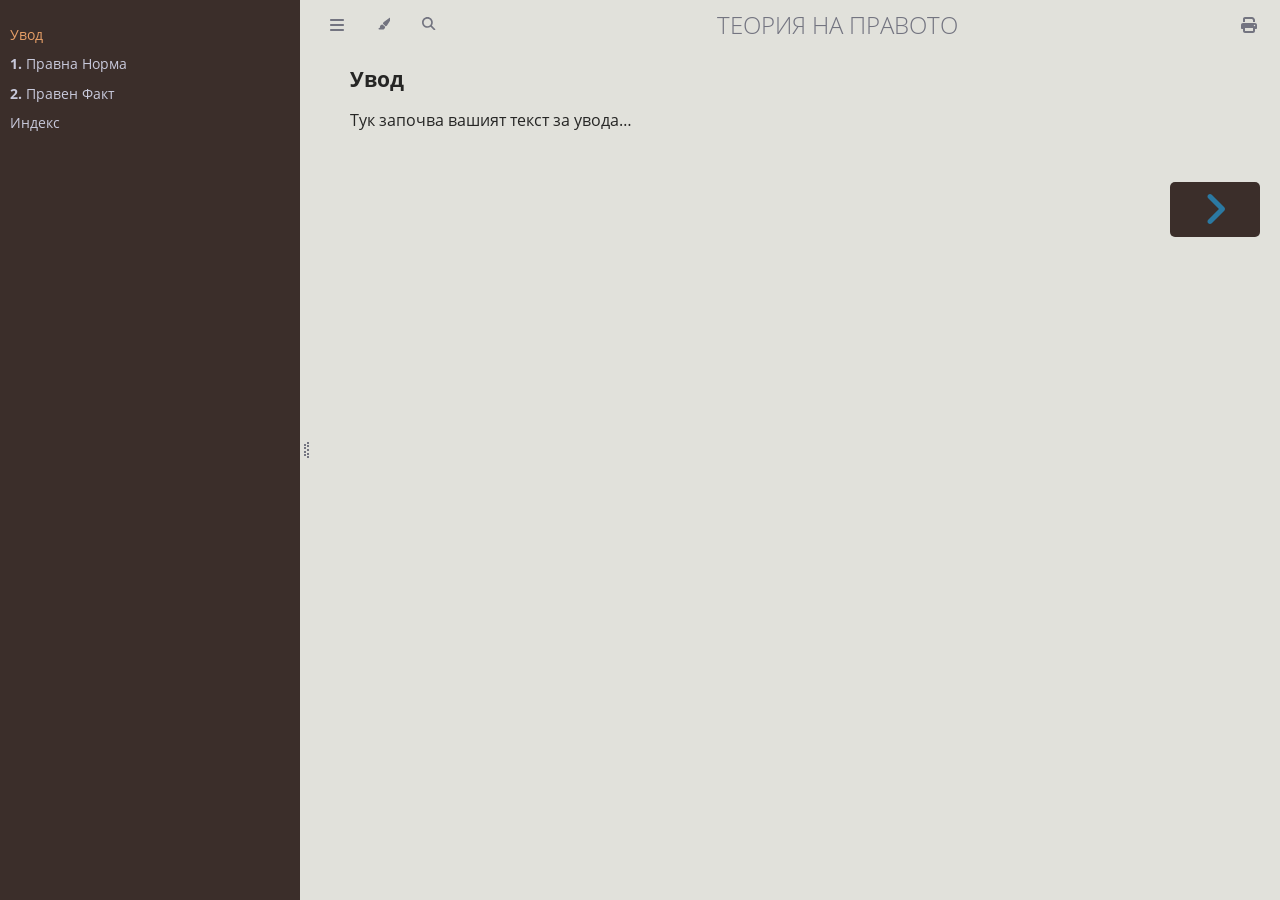
==== book/index.html @ b88f7128 "Add legal facs section" ====
<!DOCTYPE HTML>
<html lang="bg" class="rust sidebar-visible" dir="ltr">
    <head>
        <!-- Book generated using mdBook -->
        <meta charset="UTF-8">
        <title>Увод - ТЕОРИЯ НА ПРАВОТО</title>


        <!-- Custom HTML head -->
        <script>
        document.addEventListener("DOMContentLoaded", () => {
          const search = document.getElementById("searchbar");
          
          if (search) {
            search.placeholder = "Търси в книгата...";
          }
        });
        </script>
        
        <script>
        document.addEventListener("DOMContentLoaded", function () {
            function translateSearchResults() {
                document.querySelectorAll("#searchresults-header, #searchresults-header *").forEach(function (el) {
                    const strEn = "No search results for";
                    const strBg = "Няма намерени резултати за";
                    
                    if (el.children.length === 0 &&
                        el.textContent.includes(strEn)) {
                        el.textContent = el.textContent.replace(strEn, strBg);
                    }
                });
            }
        
            const observer = new MutationObserver(translateSearchResults);
        
            observer.observe(document.body, {
                childList: true,
                subtree: true
            });
        });
        </script>
        
        <script>
        document.addEventListener('DOMContentLoaded', function () {
            const title = document.querySelector('.menu-title');
        
            if (title) {
                const link = document.createElement('a');
                link.href = path_to_root + 'intro.html';
                link.textContent = title.textContent;
        
                title.textContent = '';
                title.appendChild(link);
            }
        });
        </script>
        
        <script>
        (function () {
            function patch() {
                if (!window.elasticlunr || !window.elasticlunr.Index) {
                    setTimeout(patch, 50);
                    return;
                }
        
                const proto = window.elasticlunr.Index.prototype;
                if (proto.__bgSearchPatched) return;
        
                const originalSearch = proto.search;
        
                proto.search = function (query, options) {
                    // Use normal mdBook/Elasticlunr search for non-Cyrillic queries.
                    if (!/[А-Яа-яЁё]/.test(query)) {
                        return originalSearch.call(this, query, options);
                    }
        
                    const docs = this.documentStore && this.documentStore.docs;
                    if (!docs) {
                        return originalSearch.call(this, query, options);
                    }
        
                    const terms = query
                        .toLocaleLowerCase('bg-BG')
                        .trim()
                        .split(/\s+/)
                        .filter(Boolean);
        
                    const fields = ['title', 'body', 'breadcrumbs'];
                    const results = [];
        
                    Object.keys(docs).forEach(function (id) {
                        const doc = docs[id];
        
                        const text = fields
                            .map(function (field) {
                                return doc[field] || '';
                            })
                            .join(' ')
                            .toLocaleLowerCase('bg-BG');
        
                        // AND: every searched Bulgarian word must occur.
                        if (terms.every(function (term) {
                            return text.indexOf(term) !== -1;
                        })) {
                            results.push({
                                ref: id,
                                score: terms.reduce(function (score, term) {
                                    return score + (text.indexOf(term) !== -1 ? 1 : 0);
                                }, 0),
                                doc: doc
                            });
                        }
                    });
        
                    return results;
                };
        
                proto.__bgSearchPatched = true;
            }
        
            patch();
        })();
        </script>

        <meta name="description" content="">
        <meta name="viewport" content="width=device-width, initial-scale=1">
        <meta name="theme-color" content="#ffffff">

        <link rel="icon" href="favicon-de23e50b.svg">
        <link rel="shortcut icon" href="favicon-8114d1fc.png">
        <link rel="stylesheet" href="css/variables-8adf115d.css">
        <link rel="stylesheet" href="css/general-e96d0476.css">
        <link rel="stylesheet" href="css/chrome-d279d366.css">
        <link rel="stylesheet" href="css/print-9e4910d8.css" media="print">

        <!-- Fonts -->
        <link rel="stylesheet" href="fonts/fonts-9644e21d.css">

        <!-- Highlight.js Stylesheets -->
        <link rel="stylesheet" id="mdbook-highlight-css" href="highlight-493f70e1.css">
        <link rel="stylesheet" id="mdbook-tomorrow-night-css" href="tomorrow-night-4c0ae647.css">
        <link rel="stylesheet" id="mdbook-ayu-highlight-css" href="ayu-highlight-3fdfc3ac.css">

        <!-- Custom theme stylesheets -->
        <link rel="stylesheet" href="src/custom-724e8fea.css">
        <link rel="stylesheet" href="theme/custom-619544de.css">


        <!-- Provide site root and default themes to javascript -->
        <script>
            const path_to_root = "";
            const default_light_theme = "rust";
            const default_dark_theme = "rust";
            window.path_to_searchindex_js = "searchindex-5daab021.js";
        </script>
        <!-- Start loading toc.js asap -->
        <script src="toc-b5f6d1d1.js"></script>
    </head>
    <body>
    <div id="mdbook-help-container">
        <div id="mdbook-help-popup">
            <h2 class="mdbook-help-title">Keyboard shortcuts</h2>
            <div>
                <p>Press <kbd>←</kbd> or <kbd>→</kbd> to navigate between chapters</p>
                <p>Press <kbd>S</kbd> or <kbd>/</kbd> to search in the book</p>
                <p>Press <kbd>?</kbd> to show this help</p>
                <p>Press <kbd>Esc</kbd> to hide this help</p>
            </div>
        </div>
    </div>
    <div id="mdbook-body-container">
        <!-- Work around some values being stored in localStorage wrapped in quotes -->
        <script>
            try {
                let theme = localStorage.getItem('mdbook-theme');
                let sidebar = localStorage.getItem('mdbook-sidebar');

                if (theme.startsWith('"') && theme.endsWith('"')) {
                    localStorage.setItem('mdbook-theme', theme.slice(1, theme.length - 1));
                }

                if (sidebar.startsWith('"') && sidebar.endsWith('"')) {
                    localStorage.setItem('mdbook-sidebar', sidebar.slice(1, sidebar.length - 1));
                }
            } catch (e) { }
        </script>

        <!-- Set the theme before any content is loaded, prevents flash -->
        <script>
            const default_theme = window.matchMedia("(prefers-color-scheme: dark)").matches ? default_dark_theme : default_light_theme;
            let theme;
            try { theme = localStorage.getItem('mdbook-theme'); } catch(e) { }
            if (theme === null || theme === undefined) { theme = default_theme; }
            const html = document.documentElement;
            html.classList.remove('rust')
            html.classList.add(theme);
            html.classList.add("js");
        </script>

        <input type="checkbox" id="mdbook-sidebar-toggle-anchor" class="hidden">

        <!-- Hide / unhide sidebar before it is displayed -->
        <script>
            let sidebar = null;
            const sidebar_toggle = document.getElementById("mdbook-sidebar-toggle-anchor");
            if (document.body.clientWidth >= 1080) {
                try { sidebar = localStorage.getItem('mdbook-sidebar'); } catch(e) { }
                sidebar = sidebar || 'visible';
            } else {
                sidebar = 'hidden';
                sidebar_toggle.checked = false;
            }
            if (sidebar === 'visible') {
                sidebar_toggle.checked = true;
            } else {
                html.classList.remove('sidebar-visible');
            }
        </script>

        <nav id="mdbook-sidebar" class="sidebar" aria-label="Table of contents">
            <!-- populated by js -->
            <mdbook-sidebar-scrollbox class="sidebar-scrollbox"></mdbook-sidebar-scrollbox>
            <noscript>
                <iframe class="sidebar-iframe-outer" src="toc.html"></iframe>
            </noscript>
            <div id="mdbook-sidebar-resize-handle" class="sidebar-resize-handle">
                <div class="sidebar-resize-indicator"></div>
            </div>
        </nav>

        <div id="mdbook-page-wrapper" class="page-wrapper">

            <div class="page">
                <div id="mdbook-menu-bar-hover-placeholder"></div>
                <div id="mdbook-menu-bar" class="menu-bar sticky">
                    <div class="left-buttons">
                        <label id="mdbook-sidebar-toggle" class="icon-button" for="mdbook-sidebar-toggle-anchor" title="Toggle Table of Contents" aria-label="Toggle Table of Contents" aria-controls="mdbook-sidebar">
                            <span class=fa-svg><svg xmlns="http://www.w3.org/2000/svg" viewBox="0 0 448 512"><!--! Font Awesome Free 6.2.0 by @fontawesome - https://fontawesome.com License - https://fontawesome.com/license/free (Icons: CC BY 4.0, Fonts: SIL OFL 1.1, Code: MIT License) Copyright 2022 Fonticons, Inc. --><path d="M0 96C0 78.3 14.3 64 32 64H416c17.7 0 32 14.3 32 32s-14.3 32-32 32H32C14.3 128 0 113.7 0 96zM0 256c0-17.7 14.3-32 32-32H416c17.7 0 32 14.3 32 32s-14.3 32-32 32H32c-17.7 0-32-14.3-32-32zM448 416c0 17.7-14.3 32-32 32H32c-17.7 0-32-14.3-32-32s14.3-32 32-32H416c17.7 0 32 14.3 32 32z"/></svg></span>
                        </label>
                        <button id="mdbook-theme-toggle" class="icon-button" type="button" title="Change theme" aria-label="Change theme" aria-haspopup="true" aria-expanded="false" aria-controls="mdbook-theme-list">
                            <span class=fa-svg><svg xmlns="http://www.w3.org/2000/svg" viewBox="0 0 576 512"><!--! Font Awesome Free 6.2.0 by @fontawesome - https://fontawesome.com License - https://fontawesome.com/license/free (Icons: CC BY 4.0, Fonts: SIL OFL 1.1, Code: MIT License) Copyright 2022 Fonticons, Inc. --><path d="M371.3 367.1c27.3-3.9 51.9-19.4 67.2-42.9L600.2 74.1c12.6-19.5 9.4-45.3-7.6-61.2S549.7-4.4 531.1 9.6L294.4 187.2c-24 18-38.2 46.1-38.4 76.1L371.3 367.1zm-19.6 25.4l-116-104.4C175.9 290.3 128 339.6 128 400c0 3.9 .2 7.8 .6 11.6c1.8 17.5-10.2 36.4-27.8 36.4H96c-17.7 0-32 14.3-32 32s14.3 32 32 32H240c61.9 0 112-50.1 112-112c0-2.5-.1-5-.2-7.5z"/></svg></span>
                        </button>
                        <ul id="mdbook-theme-list" class="theme-popup" aria-label="Themes" role="menu">
                            <li role="none"><button role="menuitem" class="theme" id="mdbook-theme-default_theme">Auto</button></li>
                            <li role="none"><button role="menuitem" class="theme" id="mdbook-theme-light">Light</button></li>
                            <li role="none"><button role="menuitem" class="theme" id="mdbook-theme-rust">Rust</button></li>
                            <li role="none"><button role="menuitem" class="theme" id="mdbook-theme-coal">Coal</button></li>
                            <li role="none"><button role="menuitem" class="theme" id="mdbook-theme-navy">Navy</button></li>
                            <li role="none"><button role="menuitem" class="theme" id="mdbook-theme-ayu">Ayu</button></li>
                        </ul>
                        <button id="mdbook-search-toggle" class="icon-button" type="button" title="Search (`/`)" aria-label="Toggle Searchbar" aria-expanded="false" aria-keyshortcuts="/ s" aria-controls="mdbook-searchbar">
                            <span class=fa-svg><svg xmlns="http://www.w3.org/2000/svg" viewBox="0 0 512 512"><!--! Font Awesome Free 6.2.0 by @fontawesome - https://fontawesome.com License - https://fontawesome.com/license/free (Icons: CC BY 4.0, Fonts: SIL OFL 1.1, Code: MIT License) Copyright 2022 Fonticons, Inc. --><path d="M416 208c0 45.9-14.9 88.3-40 122.7L502.6 457.4c12.5 12.5 12.5 32.8 0 45.3s-32.8 12.5-45.3 0L330.7 376c-34.4 25.2-76.8 40-122.7 40C93.1 416 0 322.9 0 208S93.1 0 208 0S416 93.1 416 208zM208 352c79.5 0 144-64.5 144-144s-64.5-144-144-144S64 128.5 64 208s64.5 144 144 144z"/></svg></span>
                        </button>
                    </div>

                    <h1 class="menu-title">ТЕОРИЯ НА ПРАВОТО</h1>

                    <div class="right-buttons">
                        <a href="print.html" title="Print this book" aria-label="Print this book">
                            <span class=fa-svg id="print-button"><svg xmlns="http://www.w3.org/2000/svg" viewBox="0 0 512 512"><!--! Font Awesome Free 6.2.0 by @fontawesome - https://fontawesome.com License - https://fontawesome.com/license/free (Icons: CC BY 4.0, Fonts: SIL OFL 1.1, Code: MIT License) Copyright 2022 Fonticons, Inc. --><path d="M128 0C92.7 0 64 28.7 64 64v96h64V64H354.7L384 93.3V160h64V93.3c0-17-6.7-33.3-18.7-45.3L400 18.7C388 6.7 371.7 0 354.7 0H128zM384 352v32 64H128V384 368 352H384zm64 32h32c17.7 0 32-14.3 32-32V256c0-35.3-28.7-64-64-64H64c-35.3 0-64 28.7-64 64v96c0 17.7 14.3 32 32 32H64v64c0 35.3 28.7 64 64 64H384c35.3 0 64-28.7 64-64V384zm-16-88c-13.3 0-24-10.7-24-24s10.7-24 24-24s24 10.7 24 24s-10.7 24-24 24z"/></svg></span>
                        </a>

                    </div>
                </div>

                <div id="mdbook-search-wrapper" class="hidden">
                    <form id="mdbook-searchbar-outer" class="searchbar-outer">
                        <div class="search-wrapper">
                            <input type="search" id="mdbook-searchbar" name="searchbar" placeholder="Search this book ..." aria-controls="mdbook-searchresults-outer" aria-describedby="searchresults-header">
                            <div class="spinner-wrapper">
                                <span class=fa-svg id="fa-spin"><svg xmlns="http://www.w3.org/2000/svg" viewBox="0 0 512 512"><!--! Font Awesome Free 6.2.0 by @fontawesome - https://fontawesome.com License - https://fontawesome.com/license/free (Icons: CC BY 4.0, Fonts: SIL OFL 1.1, Code: MIT License) Copyright 2022 Fonticons, Inc. --><path d="M304 48c0-26.5-21.5-48-48-48s-48 21.5-48 48s21.5 48 48 48s48-21.5 48-48zm0 416c0-26.5-21.5-48-48-48s-48 21.5-48 48s21.5 48 48 48s48-21.5 48-48zM48 304c26.5 0 48-21.5 48-48s-21.5-48-48-48s-48 21.5-48 48s21.5 48 48 48zm464-48c0-26.5-21.5-48-48-48s-48 21.5-48 48s21.5 48 48 48s48-21.5 48-48zM142.9 437c18.7-18.7 18.7-49.1 0-67.9s-49.1-18.7-67.9 0s-18.7 49.1 0 67.9s49.1 18.7 67.9 0zm0-294.2c18.7-18.7 18.7-49.1 0-67.9S93.7 56.2 75 75s-18.7 49.1 0 67.9s49.1 18.7 67.9 0zM369.1 437c18.7 18.7 49.1 18.7 67.9 0s18.7-49.1 0-67.9s-49.1-18.7-67.9 0s-18.7 49.1 0 67.9z"/></svg></span>
                            </div>
                        </div>
                    </form>
                    <div id="mdbook-searchresults-outer" class="searchresults-outer hidden">
                        <div id="mdbook-searchresults-header" class="searchresults-header"></div>
                        <ul id="mdbook-searchresults">
                        </ul>
                    </div>
                </div>

                <!-- Apply ARIA attributes after the sidebar and the sidebar toggle button are added to the DOM -->
                <script>
                    document.getElementById('mdbook-sidebar-toggle').setAttribute('aria-expanded', sidebar === 'visible');
                    document.getElementById('mdbook-sidebar').setAttribute('aria-hidden', sidebar !== 'visible');
                    Array.from(document.querySelectorAll('#mdbook-sidebar a')).forEach(function(link) {
                        link.setAttribute('tabIndex', sidebar === 'visible' ? 0 : -1);
                    });
                </script>

                <div id="mdbook-content" class="content">
                    <main>
                        <h1 id="увод"><a class="header" href="#увод">Увод</a></h1>
<p>Тук започва вашият текст за увода…</p>

                    </main>

                    <nav class="nav-wrapper" aria-label="Page navigation">
                        <!-- Mobile navigation buttons -->

                            <a rel="next prefetch" href="legal_norm.html" class="mobile-nav-chapters next" title="Next chapter" aria-label="Next chapter" aria-keyshortcuts="Right">
                                <span class=fa-svg><svg xmlns="http://www.w3.org/2000/svg" viewBox="0 0 320 512"><!--! Font Awesome Free 6.2.0 by @fontawesome - https://fontawesome.com License - https://fontawesome.com/license/free (Icons: CC BY 4.0, Fonts: SIL OFL 1.1, Code: MIT License) Copyright 2022 Fonticons, Inc. --><path d="M278.6 233.4c12.5 12.5 12.5 32.8 0 45.3l-160 160c-12.5 12.5-32.8 12.5-45.3 0s-12.5-32.8 0-45.3L210.7 256 73.4 118.6c-12.5-12.5-12.5-32.8 0-45.3s32.8-12.5 45.3 0l160 160z"/></svg></span>
                            </a>

                        <div style="clear: both"></div>
                    </nav>
                </div>
            </div>

            <nav class="nav-wide-wrapper" aria-label="Page navigation">

                    <a rel="next prefetch" href="legal_norm.html" class="nav-chapters next" title="Next chapter" aria-label="Next chapter" aria-keyshortcuts="Right">
                        <span class=fa-svg><svg xmlns="http://www.w3.org/2000/svg" viewBox="0 0 320 512"><!--! Font Awesome Free 6.2.0 by @fontawesome - https://fontawesome.com License - https://fontawesome.com/license/free (Icons: CC BY 4.0, Fonts: SIL OFL 1.1, Code: MIT License) Copyright 2022 Fonticons, Inc. --><path d="M278.6 233.4c12.5 12.5 12.5 32.8 0 45.3l-160 160c-12.5 12.5-32.8 12.5-45.3 0s-12.5-32.8 0-45.3L210.7 256 73.4 118.6c-12.5-12.5-12.5-32.8 0-45.3s32.8-12.5 45.3 0l160 160z"/></svg></span>
                    </a>
            </nav>

        </div>

        <template id=fa-eye><span class=fa-svg><svg xmlns="http://www.w3.org/2000/svg" viewBox="0 0 576 512"><!--! Font Awesome Free 6.2.0 by @fontawesome - https://fontawesome.com License - https://fontawesome.com/license/free (Icons: CC BY 4.0, Fonts: SIL OFL 1.1, Code: MIT License) Copyright 2022 Fonticons, Inc. --><path d="M288 32c-80.8 0-145.5 36.8-192.6 80.6C48.6 156 17.3 208 2.5 243.7c-3.3 7.9-3.3 16.7 0 24.6C17.3 304 48.6 356 95.4 399.4C142.5 443.2 207.2 480 288 480s145.5-36.8 192.6-80.6c46.8-43.5 78.1-95.4 93-131.1c3.3-7.9 3.3-16.7 0-24.6c-14.9-35.7-46.2-87.7-93-131.1C433.5 68.8 368.8 32 288 32zM432 256c0 79.5-64.5 144-144 144s-144-64.5-144-144s64.5-144 144-144s144 64.5 144 144zM288 192c0 35.3-28.7 64-64 64c-11.5 0-22.3-3-31.6-8.4c-.2 2.8-.4 5.5-.4 8.4c0 53 43 96 96 96s96-43 96-96s-43-96-96-96c-2.8 0-5.6 .1-8.4 .4c5.3 9.3 8.4 20.1 8.4 31.6z"/></svg></span></template>
        <template id=fa-eye-slash><span class=fa-svg><svg xmlns="http://www.w3.org/2000/svg" viewBox="0 0 640 512"><!--! Font Awesome Free 6.2.0 by @fontawesome - https://fontawesome.com License - https://fontawesome.com/license/free (Icons: CC BY 4.0, Fonts: SIL OFL 1.1, Code: MIT License) Copyright 2022 Fonticons, Inc. --><path d="M38.8 5.1C28.4-3.1 13.3-1.2 5.1 9.2S-1.2 34.7 9.2 42.9l592 464c10.4 8.2 25.5 6.3 33.7-4.1s6.3-25.5-4.1-33.7L525.6 386.7c39.6-40.6 66.4-86.1 79.9-118.4c3.3-7.9 3.3-16.7 0-24.6c-14.9-35.7-46.2-87.7-93-131.1C465.5 68.8 400.8 32 320 32c-68.2 0-125 26.3-169.3 60.8L38.8 5.1zM223.1 149.5C248.6 126.2 282.7 112 320 112c79.5 0 144 64.5 144 144c0 24.9-6.3 48.3-17.4 68.7L408 294.5c5.2-11.8 8-24.8 8-38.5c0-53-43-96-96-96c-2.8 0-5.6 .1-8.4 .4c5.3 9.3 8.4 20.1 8.4 31.6c0 10.2-2.4 19.8-6.6 28.3l-90.3-70.8zm223.1 298L373 389.9c-16.4 6.5-34.3 10.1-53 10.1c-79.5 0-144-64.5-144-144c0-6.9 .5-13.6 1.4-20.2L83.1 161.5C60.3 191.2 44 220.8 34.5 243.7c-3.3 7.9-3.3 16.7 0 24.6c14.9 35.7 46.2 87.7 93 131.1C174.5 443.2 239.2 480 320 480c47.8 0 89.9-12.9 126.2-32.5z"/></svg></span></template>
        <template id=fa-copy><span class=fa-svg><svg xmlns="http://www.w3.org/2000/svg" viewBox="0 0 512 512"><!--! Font Awesome Free 6.2.0 by @fontawesome - https://fontawesome.com License - https://fontawesome.com/license/free (Icons: CC BY 4.0, Fonts: SIL OFL 1.1, Code: MIT License) Copyright 2022 Fonticons, Inc. --><path d="M502.6 70.63l-61.25-61.25C435.4 3.371 427.2 0 418.7 0H255.1c-35.35 0-64 28.66-64 64l.0195 256C192 355.4 220.7 384 256 384h192c35.2 0 64-28.8 64-64V93.25C512 84.77 508.6 76.63 502.6 70.63zM464 320c0 8.836-7.164 16-16 16H255.1c-8.838 0-16-7.164-16-16L239.1 64.13c0-8.836 7.164-16 16-16h128L384 96c0 17.67 14.33 32 32 32h47.1V320zM272 448c0 8.836-7.164 16-16 16H63.1c-8.838 0-16-7.164-16-16L47.98 192.1c0-8.836 7.164-16 16-16H160V128H63.99c-35.35 0-64 28.65-64 64l.0098 256C.002 483.3 28.66 512 64 512h192c35.2 0 64-28.8 64-64v-32h-47.1L272 448z"/></svg></span></template>
        <template id=fa-play><span class=fa-svg><svg xmlns="http://www.w3.org/2000/svg" viewBox="0 0 384 512"><!--! Font Awesome Free 6.2.0 by @fontawesome - https://fontawesome.com License - https://fontawesome.com/license/free (Icons: CC BY 4.0, Fonts: SIL OFL 1.1, Code: MIT License) Copyright 2022 Fonticons, Inc. --><path d="M73 39c-14.8-9.1-33.4-9.4-48.5-.9S0 62.6 0 80V432c0 17.4 9.4 33.4 24.5 41.9s33.7 8.1 48.5-.9L361 297c14.3-8.7 23-24.2 23-41s-8.7-32.2-23-41L73 39z"/></svg></span></template>
        <template id=fa-clock-rotate-left><span class=fa-svg><svg xmlns="http://www.w3.org/2000/svg" viewBox="0 0 512 512"><!--! Font Awesome Free 6.2.0 by @fontawesome - https://fontawesome.com License - https://fontawesome.com/license/free (Icons: CC BY 4.0, Fonts: SIL OFL 1.1, Code: MIT License) Copyright 2022 Fonticons, Inc. --><path d="M75 75L41 41C25.9 25.9 0 36.6 0 57.9V168c0 13.3 10.7 24 24 24H134.1c21.4 0 32.1-25.9 17-41l-30.8-30.8C155 85.5 203 64 256 64c106 0 192 86 192 192s-86 192-192 192c-40.8 0-78.6-12.7-109.7-34.4c-14.5-10.1-34.4-6.6-44.6 7.9s-6.6 34.4 7.9 44.6C151.2 495 201.7 512 256 512c141.4 0 256-114.6 256-256S397.4 0 256 0C185.3 0 121.3 28.7 75 75zm181 53c-13.3 0-24 10.7-24 24V256c0 6.4 2.5 12.5 7 17l72 72c9.4 9.4 24.6 9.4 33.9 0s9.4-24.6 0-33.9l-65-65V152c0-13.3-10.7-24-24-24z"/></svg></span></template>

        <!-- Livereload script (if served using the cli tool) -->
        <script>
            const wsProtocol = location.protocol === 'https:' ? 'wss:' : 'ws:';
            const wsAddress = wsProtocol + "//" + location.host + "/" + "__livereload";
            const socket = new WebSocket(wsAddress);
            socket.onmessage = function (event) {
                if (event.data === "reload") {
                    socket.close();
                    location.reload();
                }
            };

            window.onbeforeunload = function() {
                socket.close();
            }
        </script>


        <script>
            window.playground_copyable = true;
        </script>


        <script src="elasticlunr-ef4e11c1.min.js"></script>
        <script src="mark-09e88c2c.min.js"></script>
        <script src="searcher-09f2665d.js"></script>

        <script src="clipboard-1626706a.min.js"></script>
        <script src="highlight-abc7f01d.js"></script>
        <script src="book-609e4cb8.js"></script>

        <!-- Custom JS scripts -->



    </div>
    </body>
</html>
---- book/css/variables-8adf115d.css ----
/* Globals */

:root {
    --sidebar-target-width: 300px;
    --sidebar-width: min(var(--sidebar-target-width), 80vw);
    --sidebar-resize-indicator-width: 8px;
    --sidebar-resize-indicator-space: 2px;
    --page-padding: 15px;
    --content-max-width: 750px;
    --menu-bar-height: 50px;
    --mono-font: "Source Code Pro", Consolas, "Ubuntu Mono", Menlo, "DejaVu Sans Mono", monospace, monospace;
    --code-font-size: 0.875em; /* please adjust the ace font size accordingly in editor.js */
    --searchbar-margin-block-start: 5px;
}

/* Themes */

.ayu {
    --bg: hsl(210, 25%, 8%);
    --fg: #c5c5c5;

    --sidebar-bg: #14191f;
    --sidebar-fg: #c8c9db;
    --sidebar-non-existant: #5c6773;
    --sidebar-active: #ffb454;
    --sidebar-spacer: #2d334f;

    --scrollbar: var(--sidebar-fg);

    --icons: #737480;
    --icons-hover: #b7b9cc;

    --links: #0096cf;

    --inline-code-color: #ffb454;

    --theme-popup-bg: #14191f;
    --theme-popup-border: #5c6773;
    --theme-hover: #191f26;

    --quote-bg: hsl(226, 15%, 17%);
    --quote-border: hsl(226, 15%, 22%);

    --warning-border: #ff8e00;

    --table-border-color: hsl(210, 25%, 13%);
    --table-header-bg: hsl(210, 25%, 28%);
    --table-alternate-bg: hsl(210, 25%, 11%);

    --searchbar-border-color: #848484;
    --searchbar-bg: #424242;
    --searchbar-fg: #fff;
    --searchbar-shadow-color: #d4c89f;
    --searchresults-header-fg: #666;
    --searchresults-border-color: #888;
    --searchresults-li-bg: #252932;
    --search-mark-bg: #e3b171;

    --color-scheme: dark;

    /* Same as `--icons` */
    --copy-button-filter: invert(45%) sepia(6%) saturate(621%) hue-rotate(198deg) brightness(99%) contrast(85%);
    /* Same as `--sidebar-active` */
    --copy-button-filter-hover: invert(68%) sepia(55%) saturate(531%) hue-rotate(341deg) brightness(104%) contrast(101%);

    --footnote-highlight: #2668a6;

    --overlay-bg: rgba(33, 40, 48, 0.4);

    --blockquote-note-color: #74b9ff;
    --blockquote-tip-color: #09ca09;
    --blockquote-important-color: #d3abff;
    --blockquote-warning-color: #f0b72f;
    --blockquote-caution-color: #f21424;

    --sidebar-header-border-color: #c18639;
}

.coal {
    --bg: hsl(200, 7%, 8%);
    --fg: #98a3ad;

    --sidebar-bg: #292c2f;
    --sidebar-fg: #a1adb8;
    --sidebar-non-existant: #505254;
    --sidebar-active: #3473ad;
    --sidebar-spacer: #393939;

    --scrollbar: var(--sidebar-fg);

    --icons: #43484d;
    --icons-hover: #b3c0cc;

    --links: #2b79a2;

    --inline-code-color: #c5c8c6;

    --theme-popup-bg: #141617;
    --theme-popup-border: #43484d;
    --theme-hover: #1f2124;

    --quote-bg: hsl(234, 21%, 18%);
    --quote-border: hsl(234, 21%, 23%);

    --warning-border: #ff8e00;

    --table-border-color: hsl(200, 7%, 13%);
    --table-header-bg: hsl(200, 7%, 28%);
    --table-alternate-bg: hsl(200, 7%, 11%);

    --searchbar-border-color: #aaa;
    --searchbar-bg: #b7b7b7;
    --searchbar-fg: #000;
    --searchbar-shadow-color: #aaa;
    --searchresults-header-fg: #666;
    --searchresults-border-color: #98a3ad;
    --searchresults-li-bg: #2b2b2f;
    --search-mark-bg: #355c7d;

    --color-scheme: dark;

    /* Same as `--icons` */
    --copy-button-filter: invert(26%) sepia(8%) saturate(575%) hue-rotate(169deg) brightness(87%) contrast(82%);
    /* Same as `--sidebar-active` */
    --copy-button-filter-hover: invert(36%) sepia(70%) saturate(503%) hue-rotate(167deg) brightness(98%) contrast(89%);

    --footnote-highlight: #4079ae;

    --overlay-bg: rgba(33, 40, 48, 0.4);

    --blockquote-note-color: #4493f8;
    --blockquote-tip-color: #08ae08;
    --blockquote-important-color: #ab7df8;
    --blockquote-warning-color: #d29922;
    --blockquote-caution-color: #d91b29;

    --sidebar-header-border-color: #3473ad;
}

.light, html:not(.js) {
    --bg: hsl(0, 0%, 100%);
    --fg: hsl(0, 0%, 0%);

    --sidebar-bg: #fafafa;
    --sidebar-fg: hsl(0, 0%, 0%);
    --sidebar-non-existant: #aaaaaa;
    --sidebar-active: #1f1fff;
    --sidebar-spacer: #f4f4f4;

    --scrollbar: #8F8F8F;

    --icons: #747474;
    --icons-hover: #000000;

    --links: #20609f;

    --inline-code-color: #301900;

    --theme-popup-bg: #fafafa;
    --theme-popup-border: #cccccc;
    --theme-hover: #e6e6e6;

    --quote-bg: hsl(197, 37%, 96%);
    --quote-border: hsl(197, 37%, 91%);

    --warning-border: #ff8e00;

    --table-border-color: hsl(0, 0%, 95%);
    --table-header-bg: hsl(0, 0%, 80%);
    --table-alternate-bg: hsl(0, 0%, 97%);

    --searchbar-border-color: #aaa;
    --searchbar-bg: #fafafa;
    --searchbar-fg: #000;
    --searchbar-shadow-color: #aaa;
    --searchresults-header-fg: #666;
    --searchresults-border-color: #888;
    --searchresults-li-bg: #e4f2fe;
    --search-mark-bg: #a2cff5;

    --color-scheme: light;

    /* Same as `--icons` */
    --copy-button-filter: invert(45.49%);
    /* Same as `--sidebar-active` */
    --copy-button-filter-hover: invert(14%) sepia(93%) saturate(4250%) hue-rotate(243deg) brightness(99%) contrast(130%);

    --footnote-highlight: #7e7eff;

    --overlay-bg: rgba(200, 200, 205, 0.4);

    --blockquote-note-color: #0969da;
    --blockquote-tip-color: #008000;
    --blockquote-important-color: #8250df;
    --blockquote-warning-color: #9a6700;
    --blockquote-caution-color: #b52731;

    --sidebar-header-border-color: #6e6edb;
}

.navy {
    --bg: hsl(226, 23%, 11%);
    --fg: #bcbdd0;

    --sidebar-bg: #282d3f;
    --sidebar-fg: #c8c9db;
    --sidebar-non-existant: #505274;
    --sidebar-active: #2b79a2;
    --sidebar-spacer: #2d334f;

    --scrollbar: var(--sidebar-fg);

    --icons: #737480;
    --icons-hover: #b7b9cc;

    --links: #2b79a2;

    --inline-code-color: #c5c8c6;

    --theme-popup-bg: #161923;
    --theme-popup-border: #737480;
    --theme-hover: #282e40;

    --quote-bg: hsl(226, 15%, 17%);
    --quote-border: hsl(226, 15%, 22%);

    --warning-border: #ff8e00;

    --table-border-color: hsl(226, 23%, 16%);
    --table-header-bg: hsl(226, 23%, 31%);
    --table-alternate-bg: hsl(226, 23%, 14%);

    --searchbar-border-color: #aaa;
    --searchbar-bg: #aeaec6;
    --searchbar-fg: #000;
    --searchbar-shadow-color: #aaa;
    --searchresults-header-fg: #5f5f71;
    --searchresults-border-color: #5c5c68;
    --searchresults-li-bg: #242430;
    --search-mark-bg: #a2cff5;

    --color-scheme: dark;

    /* Same as `--icons` */
    --copy-button-filter: invert(51%) sepia(10%) saturate(393%) hue-rotate(198deg) brightness(86%) contrast(87%);
    /* Same as `--sidebar-active` */
    --copy-button-filter-hover: invert(46%) sepia(20%) saturate(1537%) hue-rotate(156deg) brightness(85%) contrast(90%);

    --footnote-highlight: #4079ae;

    --overlay-bg: rgba(33, 40, 48, 0.4);

    --blockquote-note-color: #4493f8;
    --blockquote-tip-color: #09ca09;
    --blockquote-important-color: #ab7df8;
    --blockquote-warning-color: #d29922;
    --blockquote-caution-color: #f21424;

    --sidebar-header-border-color: #2f6ab5;
}

.rust {
    --bg: hsl(60, 9%, 87%);
    --fg: #262625;

    --sidebar-bg: #3b2e2a;
    --sidebar-fg: #c8c9db;
    --sidebar-non-existant: #505254;
    --sidebar-active: #e69f67;
    --sidebar-spacer: #45373a;

    --scrollbar: var(--sidebar-fg);

    --icons: #737480;
    --icons-hover: #262625;

    --links: #2b79a2;

    --inline-code-color: #6e6b5e;

    --theme-popup-bg: #e1e1db;
    --theme-popup-border: #b38f6b;
    --theme-hover: #99908a;

    --quote-bg: hsl(60, 5%, 75%);
    --quote-border: hsl(60, 5%, 70%);

    --warning-border: #ff8e00;

    --table-border-color: hsl(60, 9%, 82%);
    --table-header-bg: #b3a497;
    --table-alternate-bg: hsl(60, 9%, 84%);

    --searchbar-border-color: #aaa;
    --searchbar-bg: #fafafa;
    --searchbar-fg: #000;
    --searchbar-shadow-color: #aaa;
    --searchresults-header-fg: #666;
    --searchresults-border-color: #888;
    --searchresults-li-bg: #dec2a2;
    --search-mark-bg: #e69f67;

    /* Same as `--icons` */
    --copy-button-filter: invert(51%) sepia(10%) saturate(393%) hue-rotate(198deg) brightness(86%) contrast(87%);
    /* Same as `--sidebar-active` */
    --copy-button-filter-hover: invert(77%) sepia(16%) saturate(1798%) hue-rotate(328deg) brightness(98%) contrast(83%);

    --footnote-highlight: #d3a17a;

    --overlay-bg: rgba(150, 150, 150, 0.25);

    --blockquote-note-color: #023b95;
    --blockquote-tip-color: #007700;
    --blockquote-important-color: #8250df;
    --blockquote-warning-color: #603700;
    --blockquote-caution-color: #aa1721;

    --sidebar-header-border-color: #8c391f;
}

@media (prefers-color-scheme: dark) {
    html:not(.js) {
        --bg: hsl(200, 7%, 8%);
        --fg: #98a3ad;

        --sidebar-bg: #292c2f;
        --sidebar-fg: #a1adb8;
        --sidebar-non-existant: #505254;
        --sidebar-active: #3473ad;
        --sidebar-spacer: #393939;

        --scrollbar: var(--sidebar-fg);

        --icons: #43484d;
        --icons-hover: #b3c0cc;

        --links: #2b79a2;

        --inline-code-color: #c5c8c6;

        --theme-popup-bg: #141617;
        --theme-popup-border: #43484d;
        --theme-hover: #1f2124;

        --quote-bg: hsl(234, 21%, 18%);
        --quote-border: hsl(234, 21%, 23%);

        --warning-border: #ff8e00;

        --table-border-color: hsl(200, 7%, 13%);
        --table-header-bg: hsl(200, 7%, 28%);
        --table-alternate-bg: hsl(200, 7%, 11%);

        --searchbar-border-color: #aaa;
        --searchbar-bg: #b7b7b7;
        --searchbar-fg: #000;
        --searchbar-shadow-color: #aaa;
        --searchresults-header-fg: #666;
        --searchresults-border-color: #98a3ad;
        --searchresults-li-bg: #2b2b2f;
        --search-mark-bg: #355c7d;

        --color-scheme: dark;

        /* Same as `--icons` */
        --copy-button-filter: invert(26%) sepia(8%) saturate(575%) hue-rotate(169deg) brightness(87%) contrast(82%);
        /* Same as `--sidebar-active` */
        --copy-button-filter-hover: invert(36%) sepia(70%) saturate(503%) hue-rotate(167deg) brightness(98%) contrast(89%);

        --footnote-highlight: #4079ae;

        --overlay-bg: rgba(33, 40, 48, 0.4);

        --blockquote-note-color: #4493f8;
        --blockquote-tip-color: #08ae08;
        --blockquote-important-color: #ab7df8;
        --blockquote-warning-color: #d29922;
        --blockquote-caution-color: #d91b29;

        --sidebar-header-border-color: #3473ad;
    }
}
---- book/css/general-e96d0476.css ----
/* Base styles and content styles */

:root {
    /* Browser default font-size is 16px, this way 1 rem = 10px */
    font-size: 62.5%;
    color-scheme: var(--color-scheme);
}

html {
    font-family: "Open Sans", sans-serif;
    color: var(--fg);
    background-color: var(--bg);
    text-size-adjust: none;
    -webkit-text-size-adjust: none;
}

body {
    margin: 0;
    font-size: 1.6rem;
    overflow-x: hidden;
}

code {
    font-family: var(--mono-font) !important;
    font-size: var(--code-font-size);
    direction: ltr !important;
}

/* make long words/inline code not x overflow */
main {
    overflow-wrap: break-word;
}

/* make wide tables scroll if they overflow */
.table-wrapper {
    overflow-x: auto;
}

/* Don't change font size in headers. */
h1 code, h2 code, h3 code, h4 code, h5 code, h6 code {
    font-size: unset;
}

.left { float: left; }
.right { float: right; }
.boring { opacity: 0.6; }
.hide-boring .boring { display: none; }
.hidden { display: none !important; }

h2, h3 { margin-block-start: 2.5em; }
h4, h5 { margin-block-start: 2em; }

.header + .header h3,
.header + .header h4,
.header + .header h5 {
    margin-block-start: 1em;
}

h1:target::before,
h2:target::before,
h3:target::before,
h4:target::before,
h5:target::before,
h6:target::before,
dt:target::before {
    display: inline-block;
    content: "»";
    margin-inline-start: -30px;
    width: 30px;
}

/* This is broken on Safari as of version 14, but is fixed
   in Safari Technology Preview 117 which I think will be Safari 14.2.
   https://bugs.webkit.org/show_bug.cgi?id=218076
*/
:target {
    /* Safari does not support logical properties */
    scroll-margin-top: calc(var(--menu-bar-height) + 0.5em);
}

.page {
    outline: 0;
    padding: 0 var(--page-padding);
    margin-block-start: calc(0px - var(--menu-bar-height)); /* Compensate for the #mdbook-menu-bar-hover-placeholder */
}
.page-wrapper {
    box-sizing: border-box;
    background-color: var(--bg);
}
html:not(.js) .page-wrapper,
.js:not(.sidebar-resizing) .page-wrapper {
    transition: margin-left 0.3s ease, transform 0.3s ease; /* Animation: slide away */
}
[dir=rtl]:not(.js) .page-wrapper,
[dir=rtl].js:not(.sidebar-resizing) .page-wrapper {
    transition: margin-right 0.3s ease, transform 0.3s ease; /* Animation: slide away */
}

.content {
    overflow-y: auto;
    padding: 0 5px 50px 5px;
}
.content main {
    margin-inline-start: auto;
    margin-inline-end: auto;
    max-width: var(--content-max-width);
}
.content p { line-height: 1.45em; }
.content ol { line-height: 1.45em; }
.content ul { line-height: 1.45em; }
.content a { text-decoration: none; }
.content a:hover { text-decoration: underline; }
.content img, .content video { max-width: 100%; }
/* When an image is inside an anchor, ensure the focus ring covers the entire
   image instead of the anchor's line box. */
.content a:has(img) { display: inline-block; }
.content .header:link,
.content .header:visited {
    color: var(--fg);
}
.content .header:link,
.content .header:visited:hover {
    text-decoration: none;
}

table {
    margin: 0 auto;
    border-collapse: collapse;
}
table td {
    padding: 3px 20px;
    border: 1px var(--table-border-color) solid;
}
table thead {
    background: var(--table-header-bg);
}
table thead td {
    font-weight: 700;
    border: none;
}
table thead th {
    padding: 3px 20px;
}
table thead tr {
    border: 1px var(--table-header-bg) solid;
}
/* Alternate background colors for rows */
table tbody tr:nth-child(2n) {
    background: var(--table-alternate-bg);
}


blockquote {
    margin: 20px 0;
    padding: 0 20px;
    color: var(--fg);
    background-color: var(--quote-bg);
    border-block-start: .1em solid var(--quote-border);
    border-block-end: .1em solid var(--quote-border);
}

/* TODO: Remove .warning in a future version of mdbook, it is replaced by
blockquote tags. */
.warning {
    margin: 20px;
    padding: 0 20px;
    border-inline-start: 2px solid var(--warning-border);
}

.warning:before {
    position: absolute;
    width: 3rem;
    height: 3rem;
    margin-inline-start: calc(-1.5rem - 21px);
    content: "ⓘ";
    text-align: center;
    background-color: var(--bg);
    color: var(--warning-border);
    font-weight: bold;
    font-size: 2rem;
}

blockquote .warning:before {
    background-color: var(--quote-bg);
}

kbd {
    background-color: var(--table-border-color);
    border-radius: 4px;
    border: solid 1px var(--theme-popup-border);
    box-shadow: inset 0 -1px 0 var(--theme-hover);
    display: inline-block;
    font-size: var(--code-font-size);
    font-family: var(--mono-font);
    line-height: 10px;
    padding: 4px 5px;
    vertical-align: middle;
}

sup {
    /* Set the line-height for superscript and footnote references so that there
       isn't an awkward space appearing above lines that contain the footnote.

       See https://github.com/rust-lang/mdBook/pull/2443#discussion_r1813773583
       for an explanation.
    */
    line-height: 0;
}

.footnote-definition {
    font-size: 0.9em;
}
/* The default spacing for a list is a little too large. */
.footnote-definition ul,
.footnote-definition ol {
    padding-left: 20px;
}
.footnote-definition > li {
    /* Required to position the ::before target */
    position: relative;
}
.footnote-definition > li:target {
    scroll-margin-top: 50vh;
}
.footnote-reference:target {
    scroll-margin-top: 50vh;
}
/* Draws a border around the footnote (including the marker) when it is selected.
   TODO: If there are multiple linkbacks, highlight which one you just came
   from so you know which one to click.
*/
.footnote-definition > li:target::before {
    border: 2px solid var(--footnote-highlight);
    border-radius: 6px;
    position: absolute;
    top: -8px;
    right: -8px;
    bottom: -8px;
    left: -32px;
    pointer-events: none;
    content: "";
}
/* Pulses the footnote reference so you can quickly see where you left off reading.
   This could use some improvement.
*/
@media not (prefers-reduced-motion) {
    .footnote-reference:target  {
        animation: fn-highlight 0.8s;
        border-radius: 2px;
    }

    @keyframes fn-highlight {
        from {
            background-color: var(--footnote-highlight);
        }
    }
}

.tooltiptext {
    position: absolute;
    visibility: hidden;
    color: #fff;
    background-color: #333;
    transform: translateX(-50%); /* Center by moving tooltip 50% of its width left */
    left: -8px; /* Half of the width of the icon */
    top: -35px;
    font-size: 0.8em;
    text-align: center;
    border-radius: 6px;
    padding: 5px 8px;
    margin: 5px;
    z-index: 1000;
}
.tooltipped .tooltiptext {
    visibility: visible;
}

.chapter li.part-title {
    color: var(--sidebar-fg);
    margin: 5px 0px;
    font-weight: bold;
}

.result-no-output {
    font-style: italic;
}

.fa-svg svg {
    width: 1em;
    height: 1em;
    fill: currentColor;
    margin-bottom: -0.1em;
}

dt {
    font-weight: bold;
    margin-top: 0.5em;
    margin-bottom: 0.1em;
}

/* This uses a CSS counter to add numbers to definitions, but only if there is
 more than one definition. */
dl, dt {
    counter-reset: dd-counter;
}

/* When there is more than one definition, increment the counter. The first
selector selects the first definition, and the second one selects definitions
2 and beyond.*/
dd:has(+ dd), dd + dd {
    counter-increment: dd-counter;
    /* Use flex display to help with positioning the numbers when there is a p
    tag inside the definition. */
    display: flex;
    align-items: flex-start;
}

/* Shows the counter for definitions. The first selector selects the first
definition, and the second one selections definitions 2 and beyond.*/
dd:has(+ dd)::before, dd + dd::before  {
    content: counter(dd-counter) ". ";
    font-weight: 600;
    display: inline-block;
    margin-right: 0.5em;
}

dd > p {
    /* For loose definitions that have a p tag inside, don't add a bunch of
    space before the definition. */
    margin-top: 0;
}

/* Remove some excess space from the bottom. */
.blockquote-tag p:last-child {
    margin-bottom: 2px;
}

.blockquote-tag {
    /* Add some padding to make the vertical bar a little taller than the text.*/
    padding: 2px 0px 2px 20px;
    /* Add a solid color bar on the left side. */
    border-inline-start-style: solid;
    border-inline-start-width: 4px;
    /* Disable the background color from normal blockquotes . */
    background-color: inherit;
    /* Disable border blocks from blockquotes. */
    border-block-start: none;
    border-block-end: none;
}

.blockquote-tag-title svg {
    fill: currentColor;
    /* Add space between the icon and the title. */
    margin-right: 8px;
}

.blockquote-tag-note {
    border-inline-start-color: var(--blockquote-note-color);
}

.blockquote-tag-tip {
    border-inline-start-color: var(--blockquote-tip-color);
}

.blockquote-tag-important {
    border-inline-start-color: var(--blockquote-important-color);
}

.blockquote-tag-warning {
    border-inline-start-color: var(--blockquote-warning-color);
}

.blockquote-tag-caution {
    border-inline-start-color: var(--blockquote-caution-color);
}

.blockquote-tag-note > .blockquote-tag-title {
    color: var(--blockquote-note-color);
}

.blockquote-tag-tip > .blockquote-tag-title {
    color: var(--blockquote-tip-color);
}

.blockquote-tag-important > .blockquote-tag-title {
    color: var(--blockquote-important-color);
}

.blockquote-tag-warning > .blockquote-tag-title {
    color: var(--blockquote-warning-color);
}

.blockquote-tag-caution > .blockquote-tag-title {
    color: var(--blockquote-caution-color);
}

.blockquote-tag-title {
    /* Slightly increase the weight for more emphasis. */
    font-weight: 600;
    /* Vertically center the icon with the text. */
    display: flex;
    align-items: center;
    /* Remove default large margins for a more compact display. */
    margin: 2px 0 8px 0;
}

.blockquote-tag-title .fa-svg {
    fill: currentColor;
    /* Add some space between the icon and the text. */
    margin-right: 8px;
}

/* All this code is to handle the "zoomable" images feature. */

/* This one makes the checkbox invisible while keeping it selectable with the keyboard (with the
   "tab" key). */
.content .checkbox-img {
    position: absolute;
    width: 1px;
    height: 1px;
    padding: 0;
    margin: -1px;
    overflow: hidden;
    clip: rect(0, 0, 0, 0);
    white-space: nowrap;
    border: 0;
}
/* When the input is focused, we make it appear to the user by adding an outline to the img
   instead */
.content .checkbox-img:focus + img {
    outline: auto;
}
/* The "zoomed-in" image is not displayed until the checkbox is "ticked". */
.content .checkbox-img:not(:checked) ~ .img-wrapper {
    display: none;
}
.content .checkbox-label {
    display: block;
    max-width: 100%;
}
.content .checkbox-label img {
    cursor: zoom-in;
}
.content .checkbox-img:checked ~ .img-wrapper {
    position: fixed;
    top: 0;
    left: 0;
    width: 100vw;
    height: 100vh;
    background-color: rgba(0, 0, 0, 0.4);
    z-index: 1001;
    display: flex;
    align-items: center;
    justify-content: center;
    cursor: zoom-out;
}
.content .checkbox-img:checked ~ .img-wrapper > img {
    --img-padding: 5px;
    padding: var(--img-padding);
    background: #999;
    cursor: zoom-out;
    max-width: calc(100% - (var(--img-padding) * 2));
    max-height: calc(100% - (var(--img-padding) * 2));
}
---- book/css/chrome-d279d366.css ----
/* CSS for UI elements (a.k.a. chrome) */

html {
    scrollbar-color: var(--scrollbar) transparent;
}
#mdbook-searchresults a,
.content a:link,
a:visited,
a > .hljs {
    color: var(--links);
}

/*
    mdbook-body-container is necessary because mobile browsers don't seem to like
    overflow-x on the body tag when there is a <meta name="viewport"> tag.
*/
#mdbook-body-container {
    /*
        This is used when the sidebar pushes the body content off the side of
        the screen on small screens. Without it, dragging on mobile Safari
        will want to reposition the viewport in a weird way.
    */
    overflow-x: clip;
}

/* Menu Bar */

#mdbook-menu-bar,
#mdbook-menu-bar-hover-placeholder {
    z-index: 101;
    margin: auto calc(0px - var(--page-padding));
}
#mdbook-menu-bar {
    position: relative;
    display: flex;
    flex-wrap: wrap;
    background-color: var(--bg);
    border-block-end-color: var(--bg);
    border-block-end-width: 1px;
    border-block-end-style: solid;
}
#mdbook-menu-bar.sticky,
#mdbook-menu-bar-hover-placeholder:hover + #mdbook-menu-bar,
#mdbook-menu-bar:hover,
html.sidebar-visible #mdbook-menu-bar {
    position: -webkit-sticky;
    position: sticky;
    top: 0 !important;
}
#mdbook-menu-bar-hover-placeholder {
    position: sticky;
    position: -webkit-sticky;
    top: 0;
    height: var(--menu-bar-height);
}
#mdbook-menu-bar.bordered {
    border-block-end-color: var(--table-border-color);
}
#mdbook-menu-bar .fa-svg, #mdbook-menu-bar .icon-button {
    position: relative;
    padding: 0 8px;
    z-index: 10;
    line-height: var(--menu-bar-height);
    cursor: pointer;
    transition: color 0.5s;
}
@media only screen and (max-width: 420px) {
    #mdbook-menu-bar .fa-svg, #mdbook-menu-bar .icon-button {
        padding: 0 5px;
    }
}

.icon-button {
    border: none;
    background: none;
    padding: 0;
    color: inherit;
}
.icon-button .fa-svg {
    margin: 0;
}

.right-buttons {
    margin: 0 15px;
}
.right-buttons a {
    text-decoration: none;
}

.left-buttons {
    display: flex;
    margin: 0 5px;
}
html:not(.js) .left-buttons button {
    display: none;
}

.menu-title {
    display: inline-block;
    font-weight: 200;
    font-size: 2.4rem;
    line-height: var(--menu-bar-height);
    text-align: center;
    margin: 0;
    flex: 1;
    white-space: nowrap;
    overflow: hidden;
    text-overflow: ellipsis;
}
.menu-title {
    cursor: pointer;
}

.menu-bar,
.menu-bar:visited,
.nav-chapters,
.nav-chapters:visited,
.mobile-nav-chapters,
.mobile-nav-chapters:visited,
.menu-bar .icon-button,
.menu-bar a .fa-svg {
    color: var(--icons);
}

.menu-bar .fa-svg:hover,
.menu-bar .icon-button:hover,
.nav-chapters:hover,
.mobile-nav-chapters .fa-svg:hover {
    color: var(--icons-hover);
}

/* Nav Icons */

.nav-chapters {
    font-size: 2.5em;
    text-align: center;
    text-decoration: none;

    position: fixed;
    top: 0;
    bottom: 0;
    margin: 0;
    max-width: 150px;
    min-width: 90px;

    display: flex;
    justify-content: center;
    align-content: center;
    flex-direction: column;

    transition: color 0.5s, background-color 0.5s;
}

.nav-chapters:hover {
    text-decoration: none;
    background-color: var(--theme-hover);
    transition: background-color 0.15s, color 0.15s;
}

.nav-chapters.previous {
    /* Ensure that the previous arrow does not overlap the resize indicator. */
    margin-inline-start: var(--sidebar-resize-indicator-width);
}

.nav-wrapper {
    margin-block-start: 50px;
    display: none;
}

.mobile-nav-chapters {
    font-size: 2.5em;
    text-align: center;
    text-decoration: none;
    width: 90px;
    border-radius: 5px;
    background-color: var(--sidebar-bg);
}

/* Only Firefox supports flow-relative values */
.previous { float: left; }
[dir=rtl] .previous { float: right; }

/* Only Firefox supports flow-relative values */
.next {
    float: right;
    right: var(--page-padding);
}
[dir=rtl] .next {
    float: left;
    right: unset;
    left: var(--page-padding);
}

@media only screen and (max-width: 1080px) {
    .nav-wide-wrapper { display: none; }
    .nav-wrapper { display: block; }
}

/* sidebar-visible */
@media only screen and (max-width: 1380px) {
    #mdbook-sidebar-toggle-anchor:checked ~ .page-wrapper .nav-wide-wrapper { display: none; }
    #mdbook-sidebar-toggle-anchor:checked ~ .page-wrapper .nav-wrapper { display: block; }
}

/* Inline code */

:not(pre) > .hljs {
    display: inline;
    padding: 0.1em 0.3em;
    border-radius: 3px;
}

:not(pre):not(a) > .hljs {
    color: var(--inline-code-color);
    overflow-x: initial;
}

a:hover > .hljs {
    text-decoration: underline;
}

pre {
    position: relative;
}
pre > .buttons {
    position: absolute;
    z-index: 100;
    right: 0px;
    top: 2px;
    margin: 0px;
    padding: 2px 0px;

    color: var(--sidebar-fg);
    cursor: pointer;
    visibility: hidden;
    opacity: 0;
    transition: visibility 0.1s linear, opacity 0.1s linear;
}
pre:hover > .buttons {
    visibility: visible;
    opacity: 1
}
pre > .buttons :hover {
    color: var(--sidebar-active);
    border-color: var(--icons-hover);
    background-color: var(--theme-hover);
}
pre > .buttons button {
    cursor: inherit;
    margin: 0px 5px;
    padding: 2px 3px 0px 4px;
    font-size: 23px;

    border-style: solid;
    border-width: 1px;
    border-radius: 4px;
    border-color: var(--icons);
    background-color: var(--theme-popup-bg);
    transition: 100ms;
    transition-property: color,border-color,background-color;
    color: var(--icons);
}

pre > .buttons button.clip-button {
    padding: 2px 4px 0px 6px;
}
pre > .buttons button.clip-button::before {
    /* clipboard image from octicons (https://github.com/primer/octicons/tree/v2.0.0) MIT license
     */
    content: url('data:image/svg+xml,<svg width="21" height="20" viewBox="0 0 24 25" \
xmlns="http://www.w3.org/2000/svg" aria-label="Copy to clipboard">\
<path d="M18 20h2v3c0 1-1 2-2 2H2c-.998 0-2-1-2-2V5c0-.911.755-1.667 1.667-1.667h5A3.323 3.323 0 \
0110 0a3.323 3.323 0 013.333 3.333h5C19.245 3.333 20 4.09 20 5v8.333h-2V9H2v14h16v-3zM3 \
7h14c0-.911-.793-1.667-1.75-1.667H13.5c-.957 0-1.75-.755-1.75-1.666C11.75 2.755 10.957 2 10 \
2s-1.75.755-1.75 1.667c0 .911-.793 1.666-1.75 1.666H4.75C3.793 5.333 3 6.09 3 7z"/>\
<path d="M4 19h6v2H4zM12 11H4v2h8zM4 17h4v-2H4zM15 15v-3l-4.5 4.5L15 21v-3l8.027-.032L23 15z"/>\
</svg>');
    filter: var(--copy-button-filter);
}
pre > .buttons button.clip-button:hover::before {
    filter: var(--copy-button-filter-hover);
}

@media (pointer: coarse) {
    pre > .buttons button {
        /* On mobile, make it easier to tap buttons. */
        padding: 0.3rem 1rem;
    }

    .sidebar-resize-indicator {
        /* Hide resize indicator on devices with limited accuracy */
        display: none;
    }
}
pre > code {
    display: block;
    padding: 1rem;
}

/* FIXME: ACE editors overlap their buttons because ACE does absolute
   positioning within the code block which breaks padding. The only solution I
   can think of is to move the padding to the outer pre tag (or insert a div
   wrapper), but that would require fixing a whole bunch of CSS rules.
*/
.hljs.ace_editor {
  padding: 0rem 0rem;
}

pre > .result {
    margin-block-start: 10px;
}

/* Search */

#mdbook-searchresults a {
    text-decoration: none;
}

mark {
    border-radius: 2px;
    padding-block-start: 0;
    padding-block-end: 1px;
    padding-inline-start: 3px;
    padding-inline-end: 3px;
    margin-block-start: 0;
    margin-block-end: -1px;
    margin-inline-start: -3px;
    margin-inline-end: -3px;
    background-color: var(--search-mark-bg);
    transition: background-color 300ms linear;
    cursor: pointer;
}

mark.fade-out {
    background-color: rgba(0,0,0,0) !important;
    cursor: auto;
}

.searchbar-outer {
    margin-inline-start: auto;
    margin-inline-end: auto;
    max-width: var(--content-max-width);
}

#mdbook-searchbar-outer.searching #mdbook-searchbar {
    padding-right: 30px;
}
#mdbook-searchbar-outer .spinner-wrapper {
    display: none;
}
#mdbook-searchbar-outer.searching .spinner-wrapper {
    display: block;
}

.search-wrapper {
    position: relative;
}

.spinner-wrapper {
    --spinner-margin: 2px;
    position: absolute;
    margin-block-start: calc(var(--searchbar-margin-block-start) + var(--spinner-margin));
    right: var(--spinner-margin);
    top: 0;
    bottom: var(--spinner-margin);
    padding: 6px;
    background-color: var(--bg);
}

#fa-spin {
    animation: rotating 2s linear infinite;
    display: inline-block;
}

@keyframes rotating {
    from {
        transform: rotate(0deg);
    }
    to {
        transform: rotate(360deg);
    }
}

#mdbook-searchbar {
    width: 100%;
    margin-block-start: var(--searchbar-margin-block-start);
    margin-block-end: 0;
    margin-inline-start: auto;
    margin-inline-end: auto;
    padding: 10px 16px;
    transition: box-shadow 300ms ease-in-out;
    border: 1px solid var(--searchbar-border-color);
    border-radius: 3px;
    background-color: var(--searchbar-bg);
    color: var(--searchbar-fg);
}
#mdbook-searchbar:focus,
#mdbook-searchbar.active {
    box-shadow: 0 0 3px var(--searchbar-shadow-color);
}

.searchresults-header {
    font-weight: bold;
    font-size: 1em;
    padding-block-start: 18px;
    padding-block-end: 0;
    padding-inline-start: 5px;
    padding-inline-end: 0;
    color: var(--searchresults-header-fg);
}

.searchresults-outer {
    margin-inline-start: auto;
    margin-inline-end: auto;
    max-width: var(--content-max-width);
    border-block-end: 1px dashed var(--searchresults-border-color);
}

ul#mdbook-searchresults {
    list-style: none;
    padding-inline-start: 20px;
}
ul#mdbook-searchresults li {
    margin: 10px 0px;
    padding: 2px;
    border-radius: 2px;
}
ul#mdbook-searchresults li.focus {
    background-color: var(--searchresults-li-bg);
}
ul#mdbook-searchresults span.teaser {
    display: block;
    clear: both;
    margin-block-start: 5px;
    margin-block-end: 0;
    margin-inline-start: 20px;
    margin-inline-end: 0;
    font-size: 0.8em;
}
ul#mdbook-searchresults span.teaser em {
    font-weight: bold;
    font-style: normal;
}

/* Sidebar */

.sidebar {
    position: fixed;
    left: 0;
    top: 0;
    bottom: 0;
    width: var(--sidebar-width);
    font-size: 0.875em;
    box-sizing: border-box;
    -webkit-overflow-scrolling: touch;
    overscroll-behavior-y: contain;
    background-color: var(--sidebar-bg);
    color: var(--sidebar-fg);
}
.sidebar-iframe-inner {
    --padding: 10px;

    background-color: var(--sidebar-bg);
    padding: var(--padding);
    margin: 0;
    font-size: 1.4rem;
    color: var(--sidebar-fg);
    min-height: calc(100vh - var(--padding) * 2);
}
.sidebar-iframe-outer {
    border: none;
    height: 100%;
    position: absolute;
    top: 0;
    bottom: 0;
    left: 0;
    right: 0;
}
[dir=rtl] .sidebar { left: unset; right: 0; }
.sidebar-resizing {
    -moz-user-select: none;
    -webkit-user-select: none;
    -ms-user-select: none;
    user-select: none;
}
html:not(.sidebar-resizing) .sidebar {
    transition: transform 0.3s; /* Animation: slide away */
}
.sidebar code {
    line-height: 2em;
}
.sidebar .sidebar-scrollbox {
    overflow-y: auto;
    position: absolute;
    top: 0;
    bottom: 0;
    left: 0;
    right: 0;
    padding: 10px 10px;
}
.sidebar .sidebar-resize-handle {
    position: absolute;
    cursor: col-resize;
    width: 0;
    right: calc(var(--sidebar-resize-indicator-width) * -1);
    top: 0;
    bottom: 0;
    display: flex;
    align-items: center;
}

.sidebar-resize-handle .sidebar-resize-indicator {
    width: 100%;
    height: 16px;
    color: var(--icons);
    margin-inline-start: var(--sidebar-resize-indicator-space);
    display: flex;
    align-items: center;
    justify-content: flex-start;
}
.sidebar-resize-handle .sidebar-resize-indicator::before {
    content: "";
    width: 2px;
    height: 12px;
    border-left: dotted 2px currentColor;
}
.sidebar-resize-handle .sidebar-resize-indicator::after {
    content: "";
    width: 2px;
    height: 16px;
    border-left: dotted 2px currentColor;
}

[dir=rtl] .sidebar .sidebar-resize-handle {
    left: calc(var(--sidebar-resize-indicator-width) * -1);
    right: unset;
}
.js .sidebar .sidebar-resize-handle {
    cursor: col-resize;
    width: calc(var(--sidebar-resize-indicator-width) - var(--sidebar-resize-indicator-space));
}

html:not(.js) .sidebar-resize-handle {
    display: none;
}

/* sidebar-hidden */
#mdbook-sidebar-toggle-anchor:not(:checked) ~ .sidebar {
    transform: translateX(calc(0px - var(--sidebar-width) - var(--sidebar-resize-indicator-width)));
}
[dir=rtl] #mdbook-sidebar-toggle-anchor:not(:checked) ~ .sidebar {
    transform: translateX(calc(var(--sidebar-width) + var(--sidebar-resize-indicator-width)));
}
.sidebar::-webkit-scrollbar {
    background: var(--sidebar-bg);
}
.sidebar::-webkit-scrollbar-thumb {
    background: var(--scrollbar);
}

/* sidebar-visible */
#mdbook-sidebar-toggle-anchor:checked ~ .page-wrapper {
    transform: translateX(calc(var(--sidebar-width) + var(--sidebar-resize-indicator-width)));
}
[dir=rtl] #mdbook-sidebar-toggle-anchor:checked ~ .page-wrapper {
    transform: translateX(calc(0px - var(--sidebar-width) - var(--sidebar-resize-indicator-width)));
}
@media only screen and (min-width: 620px) {
    #mdbook-sidebar-toggle-anchor:checked ~ .page-wrapper {
        transform: none;
        margin-inline-start: calc(var(--sidebar-width) + var(--sidebar-resize-indicator-width));
    }
    [dir=rtl] #mdbook-sidebar-toggle-anchor:checked ~ .page-wrapper {
        transform: none;
    }
}

.chapter {
    list-style: none outside none;
    padding-inline-start: 0;
    line-height: 2.2em;
}

.chapter li {
    color: var(--sidebar-non-existant);
}

/* This is a span wrapping the chapter link and the fold chevron. */
.chapter-link-wrapper {
    /* Used to position the chevron to the right, allowing the text to wrap before it. */
    display: flex;
}

.chapter li a {
    /* Remove underlines. */
    text-decoration: none;
    color: var(--sidebar-fg);
}

.chapter li a:hover {
    color: var(--sidebar-active);
}

.chapter li a.active {
    color: var(--sidebar-active);
}

/* This is the toggle chevron. */
.chapter-fold-toggle {
    cursor: pointer;
    /* Positions the chevron to the side. */
    margin-inline-start: auto;
    padding: 0 10px;
    user-select: none;
    opacity: 0.68;
}

.chapter-fold-toggle div {
    transition: transform 0.5s;
}

/* collapse the section */
.chapter li:not(.expanded) > ol {
    display: none;
}

.chapter li.chapter-item {
    line-height: 1.5em;
    margin-block-start: 0.6em;
}

.chapter li.header-item {
    /* Make sure there is plenty of spacing between sections so they don't blend in
       with each other. */
    margin-block-end: 0.5em;
    /* Avoid too much spacing between lines when section heading word wraps so that
       it can be distinguished between successive headings. */
    line-height: 1.5em;
}

/* When expanded, rotate the chevron to point down. */
.chapter li.expanded > span > .chapter-fold-toggle div {
    transform: rotate(90deg);
}

.chapter a.current-header {
    color: var(--sidebar-active);
}

.on-this-page {
    margin-left: 22px;
    border-inline-start: 4px solid var(--sidebar-header-border-color);
    padding-left: 8px;
}

.on-this-page > ol {
    padding-left: 0;
}

/* Horizontal line in chapter list. */
.spacer {
    width: 100%;
    height: 3px;
    margin: 5px 0px;
}
.chapter .spacer {
    background-color: var(--sidebar-spacer);
}

/* On touch devices, add more vertical spacing to make it easier to tap links. */
@media (-moz-touch-enabled: 1), (pointer: coarse) {
    .chapter li a { padding: 5px 0; }
    .spacer { margin: 10px 0; }
}

.section {
    list-style: none outside none;
    padding-inline-start: 20px;
    line-height: 1.9em;
}

/* Theme Menu Popup */

.theme-popup {
    position: absolute;
    left: 10px;
    top: var(--menu-bar-height);
    z-index: 1000;
    border-radius: 4px;
    font-size: 0.7em;
    color: var(--fg);
    background: var(--theme-popup-bg);
    border: 1px solid var(--theme-popup-border);
    margin: 0;
    padding: 0;
    list-style: none;
    display: none;
    /* Don't let the children's background extend past the rounded corners. */
    overflow: hidden;
}
[dir=rtl] .theme-popup { left: unset;  right: 10px; }
.theme-popup .default {
    color: var(--icons);
}
.theme-popup .theme {
    width: 100%;
    border: 0;
    margin: 0;
    padding: 2px 20px;
    line-height: 25px;
    white-space: nowrap;
    text-align: start;
    cursor: pointer;
    color: inherit;
    background: inherit;
    font-size: inherit;
}
.theme-popup .theme:hover {
    background-color: var(--theme-hover);
}

.theme-selected::before {
    display: inline-block;
    content: "✓";
    margin-inline-start: -14px;
    width: 14px;
}

/* The container for the help popup that covers the whole window. */
#mdbook-help-container {
    /* Position and size for the whole window. */
    position: fixed;
    top: 0;
    left: 0;
    right: 0;
    bottom: 0;
    /* This uses flex layout (which is set in book.js), and centers the popup
       in the window.*/
    display: none;
    align-items: center;
    justify-content: center;
    z-index: 1000;
    /* Dim out the book while the popup is visible. */
    background: var(--overlay-bg);
}

/* The popup help box. */
#mdbook-help-popup {
    box-shadow: 0 4px 24px rgba(0,0,0,0.15);
    min-width: 300px;
    max-width: 500px;
    width: 100%;
    box-sizing: border-box;
    display: flex;
    flex-direction: column;
    align-items: center;
    background-color: var(--bg);
    color: var(--fg);
    border-width: 1px;
    border-color: var(--theme-popup-border);
    border-style: solid;
    border-radius: 8px;
    padding: 10px;
}

.mdbook-help-title {
    text-align: center;
    /* mdbook's margin for h2 is way too large. */
    margin: 10px;
}
---- book/css/print-9e4910d8.css ----
#mdbook-sidebar,
#mdbook-menu-bar,
.nav-chapters,
.mobile-nav-chapters {
    display: none;
}

#mdbook-page-wrapper.page-wrapper {
    transform: none !important;
    margin-inline-start: 0px;
    overflow-y: initial;
}

#mdbook-content {
    max-width: none;
    margin: 0;
    padding: 0;
}

.page {
    overflow-y: initial;
}

code {
    direction: ltr !important;
}

pre > .buttons {
    z-index: 2;
}

a, a:visited, a:active, a:hover {
    color: #4183c4;
    text-decoration: none;
}

h1, h2, h3, h4, h5, h6 {
    page-break-inside: avoid;
    page-break-after: avoid;
}

pre, code {
    page-break-inside: avoid;
    white-space: pre-wrap;
}

.fa {
    display: none !important;
}
---- book/fonts/fonts-9644e21d.css ----
/* Open Sans is licensed under the Apache License, Version 2.0. See http://www.apache.org/licenses/LICENSE-2.0 */
/* Source Code Pro is under the Open Font License. See https://scripts.sil.org/cms/scripts/page.php?site_id=nrsi&id=OFL */

/* open-sans-300 - latin_vietnamese_latin-ext_greek-ext_greek_cyrillic-ext_cyrillic */
@font-face {
  font-family: 'Open Sans';
  font-style: normal;
  font-weight: 300;
  src: local('Open Sans Light'), local('OpenSans-Light'),
       url('../fonts/open-sans-v17-all-charsets-300-7736aa35.woff2') format('woff2');
}

/* open-sans-300italic - latin_vietnamese_latin-ext_greek-ext_greek_cyrillic-ext_cyrillic */
@font-face {
  font-family: 'Open Sans';
  font-style: italic;
  font-weight: 300;
  src: local('Open Sans Light Italic'), local('OpenSans-LightItalic'),
       url('../fonts/open-sans-v17-all-charsets-300italic-2c7b95c0.woff2') format('woff2');
}

/* open-sans-regular - latin_vietnamese_latin-ext_greek-ext_greek_cyrillic-ext_cyrillic */
@font-face {
  font-family: 'Open Sans';
  font-style: normal;
  font-weight: 400;
  src: local('Open Sans Regular'), local('OpenSans-Regular'),
       url('../fonts/open-sans-v17-all-charsets-regular-2e3b1d34.woff2') format('woff2');
}

/* open-sans-italic - latin_vietnamese_latin-ext_greek-ext_greek_cyrillic-ext_cyrillic */
@font-face {
  font-family: 'Open Sans';
  font-style: italic;
  font-weight: 400;
  src: local('Open Sans Italic'), local('OpenSans-Italic'),
       url('../fonts/open-sans-v17-all-charsets-italic-6c9463f7.woff2') format('woff2');
}

/* open-sans-600 - latin_vietnamese_latin-ext_greek-ext_greek_cyrillic-ext_cyrillic */
@font-face {
  font-family: 'Open Sans';
  font-style: normal;
  font-weight: 600;
  src: local('Open Sans SemiBold'), local('OpenSans-SemiBold'),
       url('../fonts/open-sans-v17-all-charsets-600-486c6759.woff2') format('woff2');
}

/* open-sans-600italic - latin_vietnamese_latin-ext_greek-ext_greek_cyrillic-ext_cyrillic */
@font-face {
  font-family: 'Open Sans';
  font-style: italic;
  font-weight: 600;
  src: local('Open Sans SemiBold Italic'), local('OpenSans-SemiBoldItalic'),
       url('../fonts/open-sans-v17-all-charsets-600italic-1a3e8659.woff2') format('woff2');
}

/* open-sans-700 - latin_vietnamese_latin-ext_greek-ext_greek_cyrillic-ext_cyrillic */
@font-face {
  font-family: 'Open Sans';
  font-style: normal;
  font-weight: 700;
  src: local('Open Sans Bold'), local('OpenSans-Bold'),
       url('../fonts/open-sans-v17-all-charsets-700-c22fe8c7.woff2') format('woff2');
}

/* open-sans-700italic - latin_vietnamese_latin-ext_greek-ext_greek_cyrillic-ext_cyrillic */
@font-face {
  font-family: 'Open Sans';
  font-style: italic;
  font-weight: 700;
  src: local('Open Sans Bold Italic'), local('OpenSans-BoldItalic'),
       url('../fonts/open-sans-v17-all-charsets-700italic-238ae959.woff2') format('woff2');
}

/* open-sans-800 - latin_vietnamese_latin-ext_greek-ext_greek_cyrillic-ext_cyrillic */
@font-face {
  font-family: 'Open Sans';
  font-style: normal;
  font-weight: 800;
  src: local('Open Sans ExtraBold'), local('OpenSans-ExtraBold'),
       url('../fonts/open-sans-v17-all-charsets-800-3d2c812a.woff2') format('woff2');
}

/* open-sans-800italic - latin_vietnamese_latin-ext_greek-ext_greek_cyrillic-ext_cyrillic */
@font-face {
  font-family: 'Open Sans';
  font-style: italic;
  font-weight: 800;
  src: local('Open Sans ExtraBold Italic'), local('OpenSans-ExtraBoldItalic'),
       url('../fonts/open-sans-v17-all-charsets-800italic-ba1521ec.woff2') format('woff2');
}

/* source-code-pro-500 - latin_vietnamese_latin-ext_greek_cyrillic-ext_cyrillic */
@font-face {
  font-family: 'Source Code Pro';
  font-style: normal;
  font-weight: 500;
  src: url('../fonts/source-code-pro-v11-all-charsets-500-2bdd9410.woff2') format('woff2');
}
---- book/highlight-493f70e1.css ----
/*
 * An increased contrast highlighting scheme loosely based on the
 * "Base16 Atelier Dune Light" theme by Bram de Haan
 * (http://atelierbram.github.io/syntax-highlighting/atelier-schemes/dune)
 * Original Base16 color scheme by Chris Kempson
 * (https://github.com/chriskempson/base16)
 */

/* Comment */
.hljs-comment,
.hljs-quote {
  color: #575757;
}

/* Red */
.hljs-variable,
.hljs-template-variable,
.hljs-attribute,
.hljs-attr,
.hljs-tag,
.hljs-name,
.hljs-regexp,
.hljs-link,
.hljs-name,
.hljs-selector-id,
.hljs-selector-class {
  color: #d70025;
}

/* Orange */
.hljs-number,
.hljs-meta,
.hljs-built_in,
.hljs-builtin-name,
.hljs-literal,
.hljs-type,
.hljs-params {
  color: #b21e00;
}

/* Green */
.hljs-string,
.hljs-symbol,
.hljs-bullet {
  color: #008200;
}

/* Blue */
.hljs-title,
.hljs-section {
  color: #0030f2;
}

/* Purple */
.hljs-keyword,
.hljs-selector-tag {
  color: #9d00ec;
}

.hljs {
  display: block;
  overflow-x: auto;
  background: #f6f7f6;
  color: #000;
}

.hljs-emphasis {
  font-style: italic;
}

.hljs-strong {
  font-weight: bold;
}

.hljs-addition {
  color: #22863a;
  background-color: #f0fff4;
}

.hljs-deletion {
  color: #b31d28;
  background-color: #ffeef0;
}
---- book/tomorrow-night-4c0ae647.css ----
/* Tomorrow Night Theme */
/* https://github.com/jmblog/color-themes-for-highlightjs */
/* Original theme - https://github.com/chriskempson/tomorrow-theme */
/* https://github.com/jmblog/color-themes-for-highlightjs */

/* Tomorrow Comment */
.hljs-comment {
  color: #969896;
}

/* Tomorrow Red */
.hljs-variable,
.hljs-attribute,
.hljs-attr,
.hljs-tag,
.hljs-regexp,
.ruby .hljs-constant,
.xml .hljs-tag .hljs-title,
.xml .hljs-pi,
.xml .hljs-doctype,
.html .hljs-doctype,
.css .hljs-id,
.css .hljs-class,
.css .hljs-pseudo {
  color: #cc6666;
}

/* Tomorrow Orange */
.hljs-number,
.hljs-preprocessor,
.hljs-pragma,
.hljs-built_in,
.hljs-literal,
.hljs-params,
.hljs-constant {
  color: #de935f;
}

/* Tomorrow Yellow */
.ruby .hljs-class .hljs-title,
.css .hljs-rule .hljs-attribute {
  color: #f0c674;
}

/* Tomorrow Green */
.hljs-string,
.hljs-value,
.hljs-inheritance,
.hljs-header,
.hljs-name,
.ruby .hljs-symbol,
.xml .hljs-cdata {
  color: #b5bd68;
}

/* Tomorrow Aqua */
.hljs-title,
.hljs-section,
.css .hljs-hexcolor {
  color: #8abeb7;
}

/* Tomorrow Blue */
.hljs-function,
.python .hljs-decorator,
.python .hljs-title,
.ruby .hljs-function .hljs-title,
.ruby .hljs-title .hljs-keyword,
.perl .hljs-sub,
.javascript .hljs-title,
.coffeescript .hljs-title {
  color: #81a2be;
}

/* Tomorrow Purple */
.hljs-keyword,
.javascript .hljs-function {
  color: #b294bb;
}

.hljs {
  display: block;
  overflow-x: auto;
  background: #1d1f21;
  color: #c5c8c6;
}

.coffeescript .javascript,
.javascript .xml,
.tex .hljs-formula,
.xml .javascript,
.xml .vbscript,
.xml .css,
.xml .hljs-cdata {
  opacity: 0.5;
}

.hljs-addition {
  color: #718c00;
}

.hljs-deletion {
  color: #c82829;
}
---- book/ayu-highlight-3fdfc3ac.css ----
/*
Based off of the Ayu theme
Original by Dempfi (https://github.com/dempfi/ayu)
*/

.hljs {
  display: block;
  overflow-x: auto;
  background: #191f26;
  color: #e6e1cf;
}

.hljs-comment,
.hljs-quote {
  color: #5c6773;
}

.hljs-variable,
.hljs-template-variable,
.hljs-attribute,
.hljs-attr,
.hljs-regexp,
.hljs-link,
.hljs-selector-id,
.hljs-selector-class {
  color: #ff7733;
}

.hljs-number,
.hljs-meta,
.hljs-builtin-name,
.hljs-literal,
.hljs-type,
.hljs-params {
  color: #ffee99;
}

.hljs-string,
.hljs-bullet {
  color: #b8cc52;
}

.hljs-title,
.hljs-built_in,
.hljs-section {
  color: #ffb454;
}

.hljs-keyword,
.hljs-selector-tag,
.hljs-symbol {
  color: #ff7733;
}

.hljs-name {
    color: #36a3d9;
}

.hljs-tag {
    color: #00568d;
}

.hljs-emphasis {
  font-style: italic;
}

.hljs-strong {
  font-weight: bold;
}

.hljs-addition {
  color: #91b362;
}

.hljs-deletion {
  color: #d96c75;
}
---- book/src/custom-724e8fea.css ----
/* Центрира главното заглавие на страницата */
#content main h1 {
/*   text-align: center; */
}

.menu-title a {
    color: inherit;
    text-decoration: none;
}
---- book/theme/custom-619544de.css ----
/* Increase the max width of the main content container */
.content main {
    max-width: 888px; /* Default is 750px; adjust higher or lower as needed */
}

/* Optional: Allow code blocks to expand alongside the main text */
.content main blockquote,
.content main pre {
    max-width: 100%;
}

/* Justify main body text */
.content main {
    text-align: justify;
}

/* Decrease the main page title (H1) */
.content main h1 {
  font-size: 2.1rem; /* Default is around 2.2rem */
}

/* Decrease subheadings if needed */
.content main h2 {
  font-size: 1.4rem;
}

.content main h3 {
  font-size: 1.2rem;
}

/* Optional: Apply these smaller sizes ONLY on mobile screens */
@media (max-width: 600px) {
  .content main h1 {
    font-size: 1.5rem;
  }
}

/* target mobile screens */
@media (max-width: 800px) {
  /* target the title text in the sidebar */
  .sidebar-title {
    font-size: 1.1rem; /* Adjust this value as needed */
  }

  /* target the main page top header/title if needed */
  .menu-title {
    font-size: 2rem;
    font-weight: bold;
  }
  .content main h1 {
    font-size: 2.1rem;
  }
}
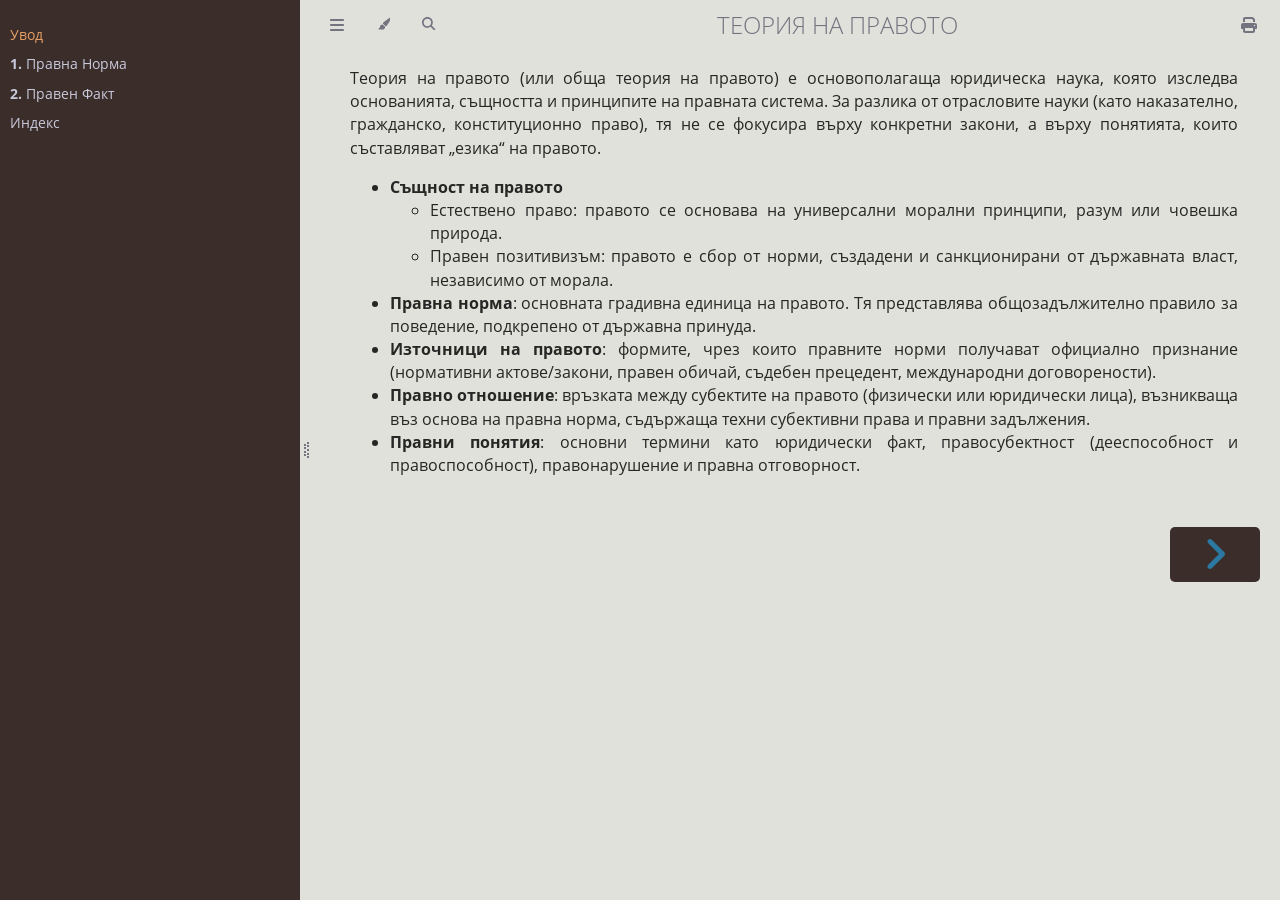
==== commit a1c8d765: "Add placeholder for the intro" ====
--- a/book/index.html
+++ b/book/index.html
@@ -151,7 +151,7 @@
             const path_to_root = "";
             const default_light_theme = "rust";
             const default_dark_theme = "rust";
-            window.path_to_searchindex_js = "searchindex-5daab021.js";
+            window.path_to_searchindex_js = "searchindex-9f86224e.js";
         </script>
         <!-- Start loading toc.js asap -->
         <script src="toc-b5f6d1d1.js"></script>
@@ -290,8 +290,19 @@
 
                 <div id="mdbook-content" class="content">
                     <main>
-                        <h1 id="увод"><a class="header" href="#увод">Увод</a></h1>
-<p>Тук започва вашият текст за увода…</p>
+                        <p>Теория на правото (или обща теория на правото) е основополагаща юридическа наука, която изследва основанията, същността и принципите на правната система. За разлика от отрасловите науки (като наказателно, гражданско, конституционно право), тя не се фокусира върху конкретни закони, а върху понятията, които съставляват „езика“ на правото.</p>
+<ul>
+<li><strong>Същност на правото</strong>
+<ul>
+<li>Естествено право: правото се основава на универсални морални принципи, разум или човешка природа.</li>
+<li>Правен позитивизъм: правото е сбор от норми, създадени и санкционирани от държавната власт, независимо от морала.</li>
+</ul>
+</li>
+<li><strong>Правна норма</strong>: oсновната градивна единица на правото. Тя представлява общозадължително правило за поведение, подкрепено от държавна принуда.</li>
+<li><strong>Източници на правото</strong>: формите, чрез които правните норми получават официално признание (нормативни актове/закони, правен обичай, съдебен прецедент, международни договорености).</li>
+<li><strong>Правно отношение</strong>: връзката между субектите на правото (физически или юридически лица), възникваща въз основа на правна норма, съдържаща техни субективни права и правни задължения.</li>
+<li><strong>Правни понятия</strong>: основни термини като юридически факт, правосубектност (дееспособност и правоспособност), правонарушение и правна отговорност.</li>
+</ul>
 
                     </main>
 
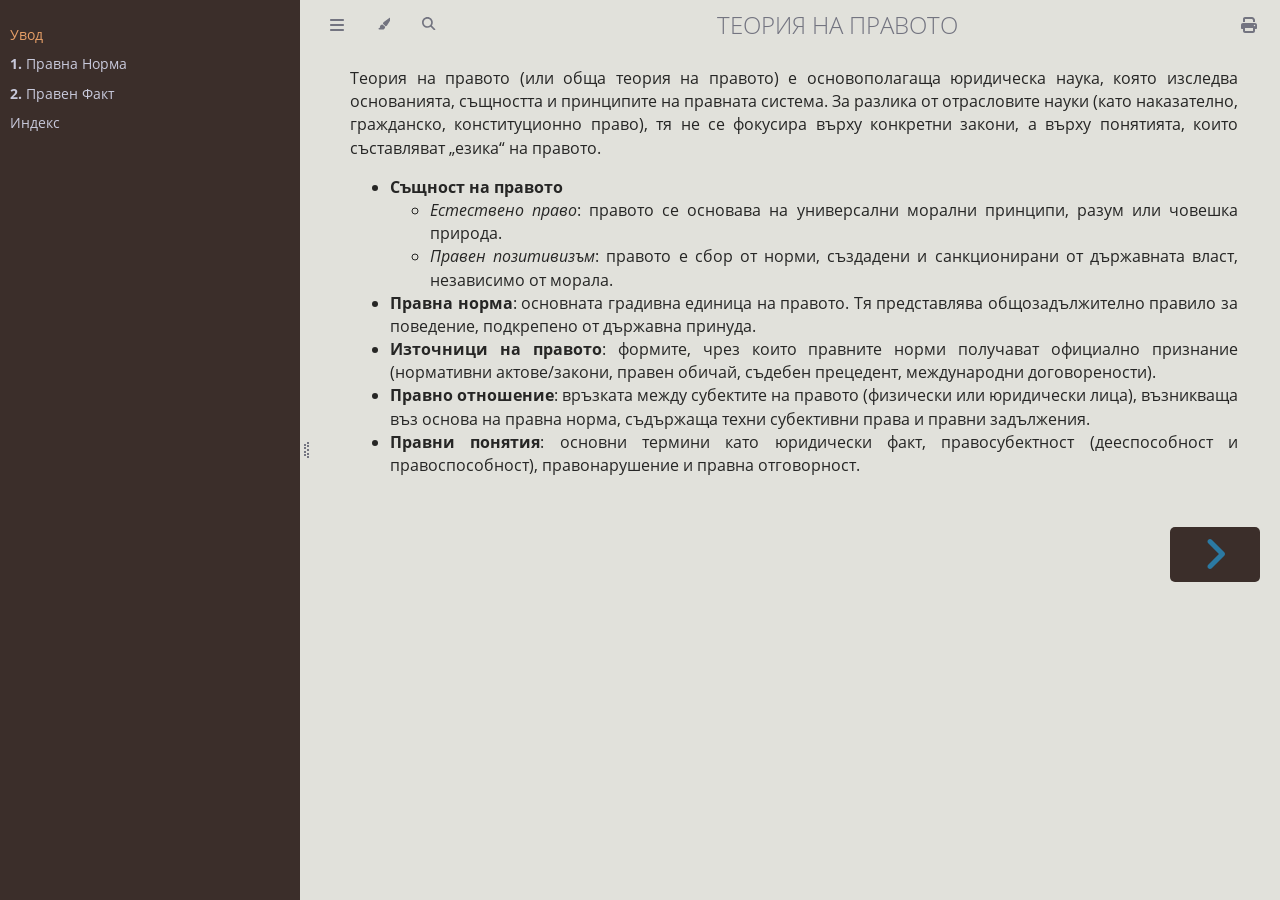
==== commit 097f1888: "Localize the summary of the search results" ====
--- a/book/index.html
+++ b/book/index.html
@@ -20,15 +20,28 @@
         <script>
         document.addEventListener("DOMContentLoaded", function () {
             function translateSearchResults() {
-                document.querySelectorAll("#searchresults-header, #searchresults-header *").forEach(function (el) {
-                    const strEn = "No search results for";
-                    const strBg = "Няма намерени резултати за";
-                    
-                    if (el.children.length === 0 &&
-                        el.textContent.includes(strEn)) {
-                        el.textContent = el.textContent.replace(strEn, strBg);
-                    }
-                });
+                const el = document.querySelector("#mdbook-searchresults-header");
+                const engNoR = "No search results for";
+                const engOneR = "1 search result for";
+        
+                if (el.textContent.startsWith(engNoR)) {
+                    el.textContent = el.textContent.replace(
+                        engNoR, "Няма намерени резултати за"
+                    );
+                }
+        
+                else if (el.textContent.startsWith(engOneR)) {
+                    el.textContent = el.textContent.replace(
+                        engOneR, "Намерен е един резултат за"
+                    );
+                }
+        
+                else if (/^\d+ search results/.test(el.textContent)) {
+                    el.textContent = el.textContent.replace(
+                        /^(\d+) search results for/,
+                        "Намерени са $1 резултата за"
+                    );
+                }
             }
         
             const observer = new MutationObserver(translateSearchResults);
@@ -294,8 +307,8 @@
 <ul>
 <li><strong>Същност на правото</strong>
 <ul>
-<li>Естествено право: правото се основава на универсални морални принципи, разум или човешка природа.</li>
-<li>Правен позитивизъм: правото е сбор от норми, създадени и санкционирани от държавната власт, независимо от морала.</li>
+<li><em>Естествено право</em>: правото се основава на универсални морални принципи, разум или човешка природа.</li>
+<li><em>Правен позитивизъм</em>: правото е сбор от норми, създадени и санкционирани от държавната власт, независимо от морала.</li>
 </ul>
 </li>
 <li><strong>Правна норма</strong>: oсновната градивна единица на правото. Тя представлява общозадължително правило за поведение, подкрепено от държавна принуда.</li>
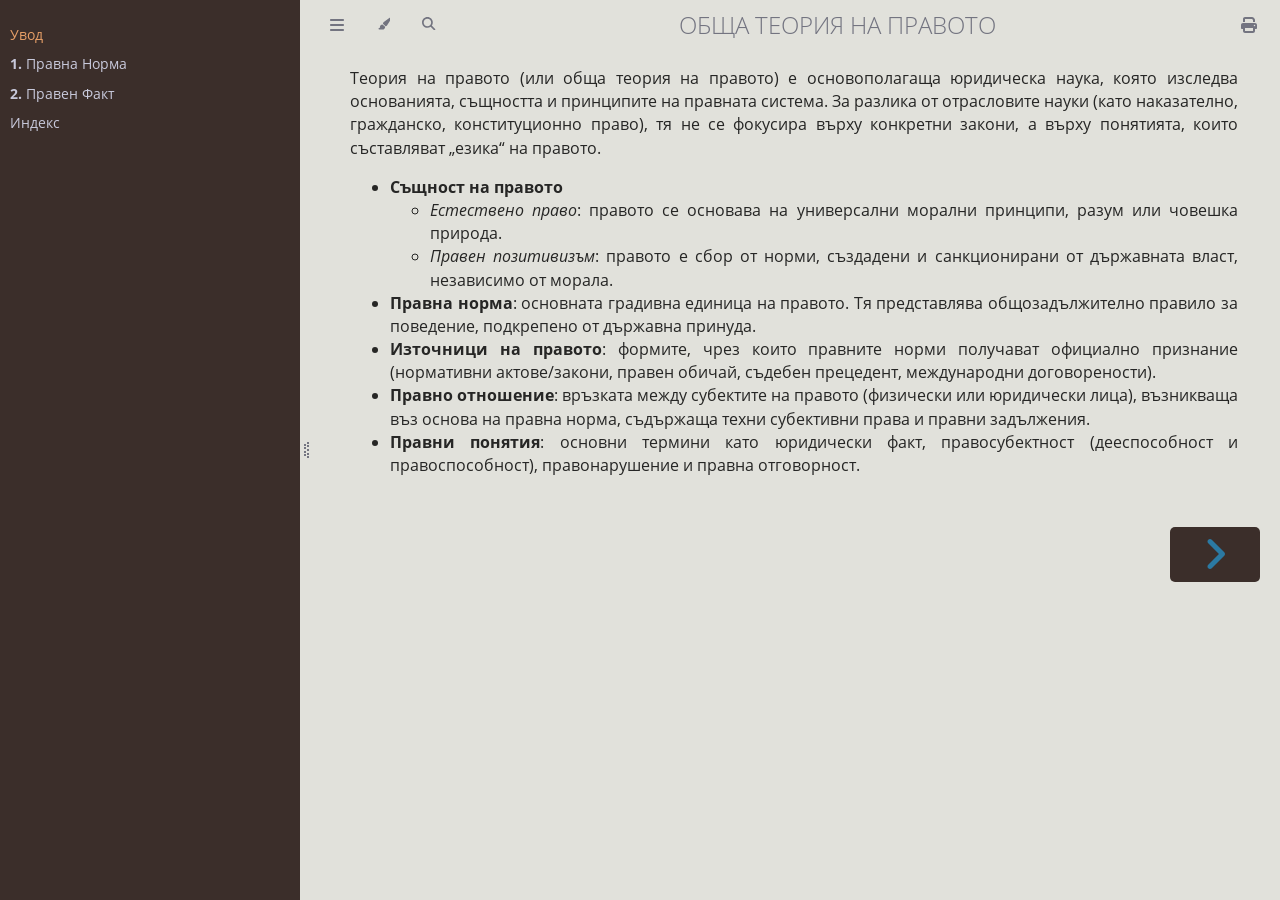
==== commit cf526f76: "Fix book's title" ====
--- a/book/index.html
+++ b/book/index.html
@@ -3,7 +3,7 @@
     <head>
         <!-- Book generated using mdBook -->
         <meta charset="UTF-8">
-        <title>Увод - ТЕОРИЯ НА ПРАВОТО</title>
+        <title>Увод - ОБЩА ТЕОРИЯ НА ПРАВОТО</title>
 
 
         <!-- Custom HTML head -->
@@ -19,6 +19,13 @@
         
         <script>
         document.addEventListener("DOMContentLoaded", function () {
+            const observer = new MutationObserver(translateSearchResults);
+        
+            observer.observe(document.body, {
+                childList: true,
+                subtree: true
+            });
+           
             function translateSearchResults() {
                 const el = document.querySelector("#mdbook-searchresults-header");
                 const engNoR = "No search results for";
@@ -43,13 +50,53 @@
                     );
                 }
             }
-        
-            const observer = new MutationObserver(translateSearchResults);
-        
-            observer.observe(document.body, {
-                childList: true,
-                subtree: true
-            });
+        });
+        </script>
+        
+        <script>
+        // Prefetch all pages
+        document.addEventListener("DOMContentLoaded", async () => {
+            const ipv4Regex = /^(\d{1,3}\.){3}\d{1,3}$/;
+            const hostname = window.location.hostname;
+            const isIPv4 = ipv4Regex.test(hostname);
+        
+            if (isIPv4) {
+                console.log(">>> ip4", hostname);
+                return;
+            }
+        
+            const links = [...document.querySelectorAll("a")];
+        
+            const pages = [...new Set(
+                links
+                    .map(a => a.href)
+                    .filter(url =>
+                        url.startsWith(location.origin) &&
+                        url.endsWith(".html")
+                    )
+            )];
+        
+            const prefetched = JSON.parse(
+                sessionStorage.getItem("prefetchedPages") || "[]"
+            );
+        
+            const done = new Set(prefetched);
+        
+            const missing = pages.filter(url => !done.has(url));
+        
+            await Promise.all(
+                missing.map(async url => {
+                    await fetch(url, {
+                        credentials: "same-origin"
+                    });
+                    done.add(url);
+                })
+            );
+        
+            sessionStorage.setItem(
+                "prefetchedPages",
+                JSON.stringify([...done])
+            );
         });
         </script>
         
@@ -155,8 +202,7 @@
         <link rel="stylesheet" id="mdbook-ayu-highlight-css" href="ayu-highlight-3fdfc3ac.css">
 
         <!-- Custom theme stylesheets -->
-        <link rel="stylesheet" href="src/custom-724e8fea.css">
-        <link rel="stylesheet" href="theme/custom-619544de.css">
+        <link rel="stylesheet" href="theme/css/custom-15e5accb.css">
 
 
         <!-- Provide site root and default themes to javascript -->
@@ -164,7 +210,7 @@
             const path_to_root = "";
             const default_light_theme = "rust";
             const default_dark_theme = "rust";
-            window.path_to_searchindex_js = "searchindex-9f86224e.js";
+            window.path_to_searchindex_js = "searchindex-b0e32b39.js";
         </script>
         <!-- Start loading toc.js asap -->
         <script src="toc-b5f6d1d1.js"></script>
@@ -266,7 +312,7 @@
                         </button>
                     </div>
 
-                    <h1 class="menu-title">ТЕОРИЯ НА ПРАВОТО</h1>
+                    <h1 class="menu-title">ОБЩА ТЕОРИЯ НА ПРАВОТО</h1>
 
                     <div class="right-buttons">
                         <a href="print.html" title="Print this book" aria-label="Print this book">
--- a/book/theme/css/custom-15e5accb.css
+++ b/book/theme/css/custom-15e5accb.css
@@ -0,0 +1,69 @@
+/* Keep the title's style */
+.menu-title a {
+    color: inherit;
+    text-decoration: none;
+}
+
+/* Increase the max width of the main content container */
+.content main {
+  max-width: 888px; /* Default is 750px; adjust higher or lower as needed */
+}
+
+/* Optional: Allow code blocks to expand alongside the main text */
+.content main blockquote,
+.content main pre {
+  max-width: 100%;
+}
+
+/* Justify main body text */
+.content main {
+  text-align: justify;
+}
+
+/* Decrease the main page title (H1) */
+.content main h1 {
+  font-size: 2.1rem; /* Default is around 2.2rem */
+}
+
+/* Decrease subheadings if needed */
+.content main h2 {
+  font-size: 1.4rem;
+}
+
+.content main h3 {
+  font-size: 1.2rem;
+}
+
+.author {
+  font-weight: bold;
+  font-family: Impact, "Arial Narrow Bold", sans-serif;
+  font-size: 110%;
+  opacity: 0.75;
+  text-align: right;
+  margin-top: -20px;
+  margin-bottom: 60px;
+}
+
+/* Optional: Apply these smaller sizes ONLY on mobile screens */
+@media (max-width: 600px) {
+  .content main h1 {
+    font-size: 1.5rem;
+  }
+}
+
+/* target mobile screens */
+@media (max-width: 800px) {
+  /* target the title text in the sidebar */
+  .sidebar-title {
+    font-size: 1.1rem; /* Adjust this value as needed */
+  }
+
+  /* target the main page top header/title if needed */
+  .menu-title {
+    font-size: 1.6rem;
+    font-weight: bold;
+  }
+  .content main h1 {
+    font-size: 2.1rem;
+  }
+}
